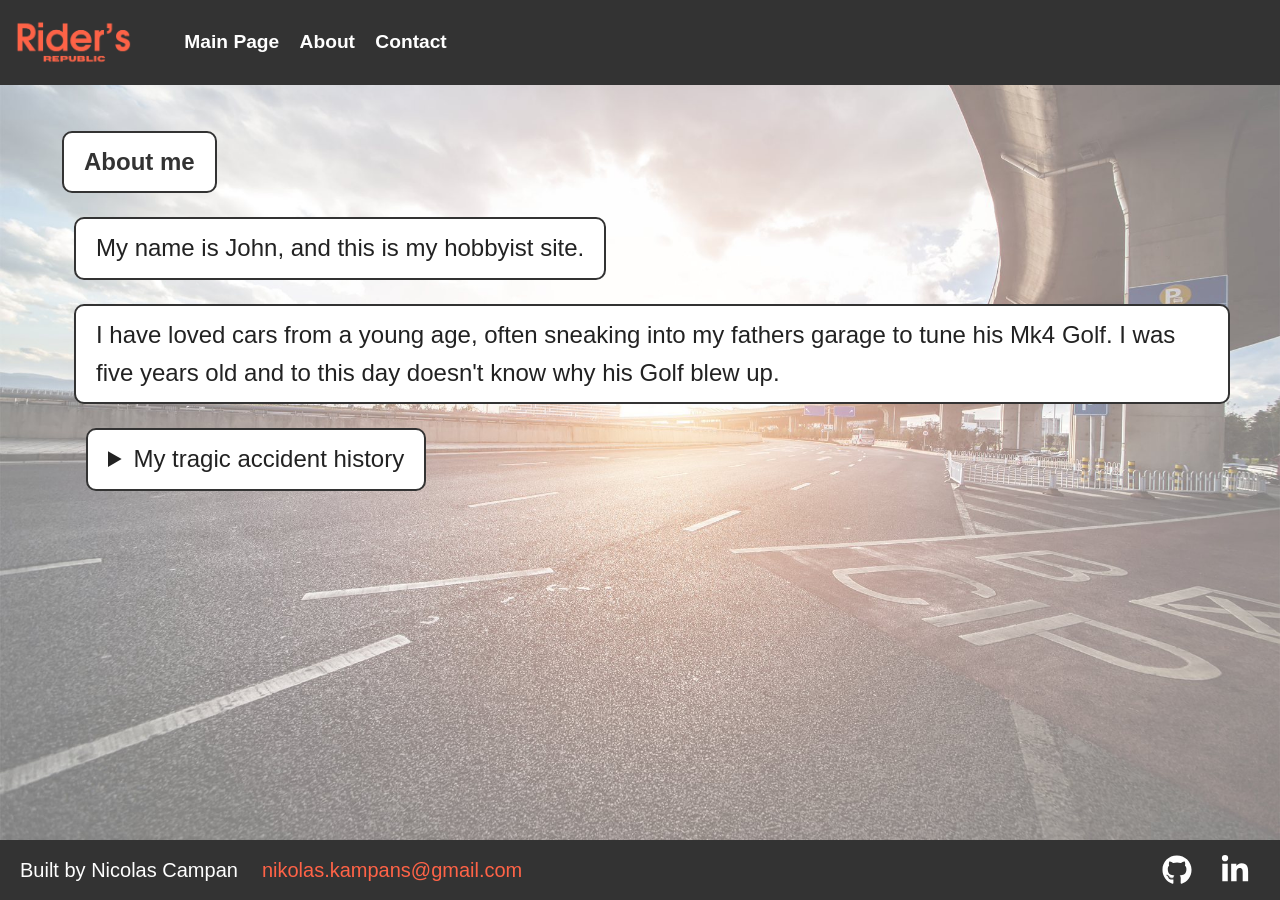
==== about.html @ 459928a3 "Added accessibility features" ====
<!DOCTYPE html> 

<html lang="en">

<head>
    <link rel="stylesheet" href="style.css">
    <meta charset="UTF-8">
    <meta name="viewport" content="width=device-width, initial-scale=1.0">
    <title>Rider's Republic</title> <!-- This is a title bar -->

</head>

<body>
    <header>
        <img src="images/logo.png" alt="Riders Republic logo" class="logo">
        <nav>
            <a href="index.html"> Main Page </a>
            <a href="about.html"> About </a>
            <a href="contact.html"> Contact </a>
        </nav>
    </header>

    <main>
    <div style="margin-left: 12px;"><h1>About me </h1></div>
    <div style="margin-left: 24px;">

    <p>My name is John, and this is my hobbyist site.</p>
    <p>I have loved cars from a young age, often sneaking into my fathers garage to tune his Mk4 Golf. I was five years old and to this day doesn't know why his Golf blew up.</p>
    </div>

    <div style="margin-left: 36px;">
    <details>

        <summary>My tragic accident history</summary>

        <div style="margin-left: 24px;">

            <p>The original Mk4 Golf mystery </p>
            <p>Hit by <b>a bus</b>, specifically this <a href="https://encrypted-tbn0.gstatic.com/images?q=tbn:ANd9GcQt1eAgM1-S58TjwKZP9yR2kpPpowfa6rxckI3tv06Jxjh1_DZWYsxsYqIr&s=10">photo of the route 41 bus</a></p>
            <img src="https://encrypted-tbn0.gstatic.com/images?q=tbn:ANd9GcQt1eAgM1-S58TjwKZP9yR2kpPpowfa6rxckI3tv06Jxjh1_DZWYsxsYqIr&s=10" alt="Route 41 bus">

        </div>

    </details>
    </div>
    </main>

    <footer>
    <div class="footer-content">
        <p>Built by Nicolas Campan</p>
        <p><a href="mailto:nikolas.kampans@gmail.com">nikolas.kampans@gmail.com</a></p>
    </div>

    <div class="cardlink">
        <a class="social-link1"
        href="https://github.com/kampans/WebDev_Project_John"
        target="_blank"
        rel="noopener noreferrer"
        aria-label="Rider's Republic source code on GitHub (opens in a new tab)">
        <svg aria-hidden="true" focusable="false" xmlns="http://www.w3.org/2000/svg" fill="#fff" height="1em" viewBox="0 0 496 512"><path d="M165.9 397.4c0 2-2.3 3.6-5.2 3.6-3.3.3-5.6-1.3-5.6-3.6 0-2 2.3-3.6 5.2-3.6 3-.3 5.6 1.3 5.6 3.6zm-31.1-4.5c-.7 2 1.3 4.3 4.3 4.9 2.6 1 5.6 0 6.2-2s-1.3-4.3-4.3-5.2c-2.6-.7-5.5.3-6.2 2.3zm44.2-1.7c-2.9.7-4.9 2.6-4.6 4.9.3 2 2.9 3.3 5.9 2.6 2.9-.7 4.9-2.6 4.6-4.6-.3-1.9-3-3.2-5.9-2.9zM244.8 8C106.1 8 0 113.3 0 252c0 110.9 69.8 205.8 169.5 239.2 12.8 2.3 17.3-5.6 17.3-12.1 0-6.2-.3-40.4-.3-61.4 0 0-70 15-84.7-29.8 0 0-11.4-29.1-27.8-36.6 0 0-22.9-15.7 1.6-15.4 0 0 24.9 2 38.6 25.8 21.9 38.6 58.6 27.5 72.9 20.9 2.3-16 8.8-27.1 16-33.7-55.9-6.2-112.3-14.3-112.3-110.5 0-27.5 7.6-41.3 23.6-58.9-2.6-6.5-11.1-33.3 2.6-67.9 20.9-6.5 69 27 69 27 20-5.6 41.5-8.5 62.8-8.5s42.8 2.9 62.8 8.5c0 0 48.1-33.6 69-27 13.7 34.7 5.2 61.4 2.6 67.9 16 17.7 25.8 31.5 25.8 58.9 0 96.5-58.9 104.2-114.8 110.5 9.2 7.9 17 22.9 17 46.4 0 33.7-.3 75.4-.3 83.6 0 6.5 4.6 14.4 17.3 12.1C428.2 457.8 496 362.9 496 252 496 113.3 383.5 8 244.8 8zM97.2 352.9c-1.3 1-1 3.3.7 5.2 1.6 1.6 3.9 2.3 5.2 1 1.3-1 1-3.3-.7-5.2-1.6-1.6-3.9-2.3-5.2-1zm-10.8-8.1c-.7 1.3.3 2.9 2.3 3.9 1.6 1 3.6.7 4.3-.7.7-1.3-.3-2.9-2.3-3.9-2-.6-3.6-.3-4.3.7zm32.4 35.6c-1.6 1.3-1 4.3 1.3 6.2 2.3 2.3 5.2 2.6 6.5 1 1.3-1.3.7-4.3-1.3-6.2-2.2-2.3-5.2-2.6-6.5-1zm-11.4-14.7c-1.6 1-1.6 3.6 0 5.9 1.6 2.3 4.3 3.3 5.6 2.3 1.6-1.3 1.6-3.9 0-6.2-1.4-2.3-4-3.3-5.6-2z"></path></svg>
        </a>

        <a class="social-link2"
        href="https://www.linkedin.com/in/nicolas-campan-766263433/?isSelfProfile=true"
        target="_blank"
        rel="noopener noreferrer"
        aria-label="Nicolas Campan on LinkedIn (opens in a new tab)">
        <svg aria-hidden="true" focusable="false" xmlns="http://www.w3.org/2000/svg" height="1em" viewBox="0 0 448 512" fill="#fff"><path d="M100.28 448H7.4V148.9h92.88zM53.79 108.1C24.09 108.1 0 83.5 0 53.8a53.79 53.79 0 0 1 107.58 0c0 29.7-24.1 54.3-53.79 54.3zM447.9 448h-92.68V302.4c0-34.7-.7-79.2-48.29-79.2-48.29 0-55.69 37.7-55.69 76.7V448h-92.78V148.9h89.08v40.8h1.3c12.4-23.5 42.69-48.3 87.88-48.3 94 0 111.28 61.9 111.28 142.3V448z"></path></svg>
        </a>
    </div>
    </footer>

</body>

</html>
---- style.css ----
/*body {
  font-family: 'Tangerine', serif;
  font-size: 48px; // This is calling google api fonts, its a god awful font so dont use it 
  text-shadow: 4px 4px 4px #aaa;
}*/ 

*, *::before, *::after {
    box-sizing: border-box;
}

main h1,
main h2,
main p,
main details {
    background-color: #ffffffff;
    border: 2px solid #333;
    padding: 10px 20px;
    border-radius: 10px;
    width: fit-content;
    font-size: 1.5rem;
}

body {
    font-family: Arial, Helvetica, sans-serif;
    margin: 0;
    background-color: #f5f5f5;
    color: #222;
    line-height: 1.6;
    background-image: url('images/background.jpg');
    background-size: cover;
    background-position: center; 
    display: flex; /* This makes the body a flex container */
    flex-direction: column; /* This stacks the children vertically */
    min-height: 100vh; /* This ensures the body takes at least the full height of the viewport */
    }


header {
    background-color: #333;
    display: flex;
    align-items: center;
    padding: 5px 15px;
    }

.logo {
    height: 50px;
    margin: 0 30px 0 0;
    }

nav {
    padding: 22px;
    }

nav a {
    color: #fff;
    text-decoration: none;
    margin-right: 15px;
    font-weight: bold;
    font-size: 1.2rem;
    }

nav a:hover {
    color: #ff6347;
    }
 
h1, h2 {
    color: #333;
    }

main {
    padding: 0 20px;
    max-width: none;
    margin: 30px;
    flex: 1; /* This allows the main content to take up available space */
    }

.image {
    overflow: hidden;
}

.card:first-child .image img {
    transform: scale(1.03);
} /* For the first card, scale the image bigger to make it fit */

.cards {
    display: flex;
    flex-wrap: wrap;
    gap: 24px;
    justify-content: left;
    margin-top: 20px;
    align-items: stretch;
    }

.card {
    max-width: 300px;
    border: 2px solid #333;
    border-radius: 0.5rem;
    overflow: hidden;
    padding: 0;
    background-color: #fff;
    box-shadow: 0 1px 2px 0 rgba(0, 0, 0, 0.05);
    display: flex;
    flex-direction: column;
    flex: 1; /* allows the card to grow and fill the available space */
    padding: 0;
    }

.card a {
  text-decoration: none
    }

.content {
    display: flex;
    flex-direction: column;
    flex: 1;              /* makes .content fill the space under the image */
    padding: 1.1rem;
    }

.image {
    height: 150px;
    margin: 0;
    padding: 0;
    box-sizing: border-box;
    }

.image img {
    display: block;
    width: 100%;
    height: 100%;
    margin: 0;
    padding: 0;
    border: 0;
    max-width: none;
    object-fit: cover;
    object-position: center 25%;
    }

.card .title {
    margin: 0;
    color: #111827;
    font-size: 1.75rem;
    line-height: 1.75rem;
    font-weight: 600;
    }

.desc {
    margin-top: 0.5rem;
    color: #6B7280;
    font-size: 1.125rem;
    line-height: 1.25rem;
    margin-bottom: 1rem;
    }

.action {
    display: inline-flex;
    margin-top: auto;
    color: #ffffff;
    font-size: 1rem;
    line-height: 1.25rem;
    font-weight: 500;
    gap: 0.25rem;
    background-color: #ff6347;
    padding: 4px 8px;
    border-radius: 4px;
    align-self: flex-start;
    }

.action span {
    transition: .3s ease;
    }

.action:hover span {
    transform: translateX(4px);
    }

.card h1, .card h2, .card p,
.contact-form p {
    background-color: transparent;
    border: none;
    padding: 0;
    border-radius: 0;
    width: auto;
}


img {
    max-width: 100%;
    height: auto;
    display: block;
    margin: 20px 0;
    }

footer {
    background-color: #333;
    color: #fff;
    text-align: left;
    display: flex;
    justify-content: space-between;
    align-items: center;
    padding: 5px 20px;
    font-size: 1.25rem;
    }

.footer-content {
    display: flex;
    align-items: center;
    gap: 24px;
    }

.footer-content p {
    margin: 0;
    }

.contact-layout {
    display: flex;
    gap: 30px;
    align-items: stretch;
    }

.contact-form {
    flex: 2;
    max-width: 600px;
    display: flex;
    flex-direction: column;
    background-color: #ecebeb;
    padding: 20px;
    border-radius: 10px;
    font-size: 1.2rem;
    }


.contact-form,
.contact-image {
    flex: 1 1 0;
    min-width: 0;
    }

.contact-image {
    flex: 1;
    min-width: 0;
    background-color: #fff;
    border-radius: 10px;
    overflow: hidden;
    }

.contact-image img {
    width: 100%;
    height: 100%;
    max-height: 500px;
    object-fit: contain;
    object-position: center;
    border-radius: 10px;
    margin: 0;
    }

.contact-form label {
    color: #333;
    }


.contact-form form {
    display: flex;
    flex-direction: column;
    flex: 1;
    }

.contact-form label {
    margin-bottom: 10px;
    }

textarea {
    resize: none;
    height: 200px;
    width: 100%;
    box-sizing: border-box;
    }



.contact-form input, .contact-form textarea {
    padding: 10px;
    border: 2px solid #333;
    border-radius: 5px;
    margin-bottom: 20px;
    }

.contact-form button[type="submit"] {
    background-color: #ff6347;
    color: #fff;
    border: none;
    border-radius: 5px;
    padding: 10px 20px;
    font-size: 20px;
    cursor: pointer;
    margin-top: auto;
    }

a[href^="mailto:"] {
    color: #ff6347;
    text-decoration: none;
    }

a[href^="mailto:"]:hover {
    text-decoration: underline;
    }

/* From Uiverse.io by ahmed150up2 */ 
.cardlink {
  display: flex;
  gap: 8px;
    }

.cardlink .social-link1,
.cardlink .social-link2 {
  display: flex;
  align-items: center;
  justify-content: center;
  width: 50px;
  height: 50px;
  color: whitesmoke;
  text-decoration: none;
  transition: 0.25s;
  border-radius: 50%;
    }

.cardlink svg {
  width: 60%;
  height: 60%;
  cursor: pointer;
    }

.cardlink .social-link1:hover {
  background-color: #1a1e22;
  animation: bounce_613 0.4s linear;
    }

.cardlink .social-link2:hover {
  background-color: #0a66c2;
  animation: bounce_613 0.4s linear;
    }

/* Mobile default (single column) */
.container {
  display: flex;
  flex-direction: column;
  gap: 1.5rem;
  padding: 0 1rem; /* prevents text from touching screen edges */
}

/* Expand on desktop */
@media (max-width: 767px) {
  header {
    flex-direction: column;
  }

  .logo {
    margin: 10px 0;
  }

  nav {
    display: flex;
    flex-wrap: wrap;
    justify-content: center;
    gap: 12px;
    padding: 12px 0;
  }

  nav a {
    margin-right: 0;
  }

  main {
    margin: 20px 0;
    padding: 0 12px;
    min-width: 0;
    overflow-wrap: anywhere;
  }

  main div[style*="margin-left"] {
    margin-left: 0 !important;
  }

  .cards {
    flex-direction: column;
  }

  .card {
    flex: none;
    width: 100%;
    max-width: none;
    min-width: 0;
  }

  .contact-layout {
    flex-direction: column;
  }

  footer,
  .footer-content {
    flex-direction: column;
    align-items: flex-start;
    gap: 12px;
  }

  footer {
    padding: 16px 12px;
    overflow-wrap: anywhere;
  }
}

/* Expand on desktop */
@media (min-width: 768px) {
  .container {
    flex-direction: row;
    padding: 0 2rem;
  }
}
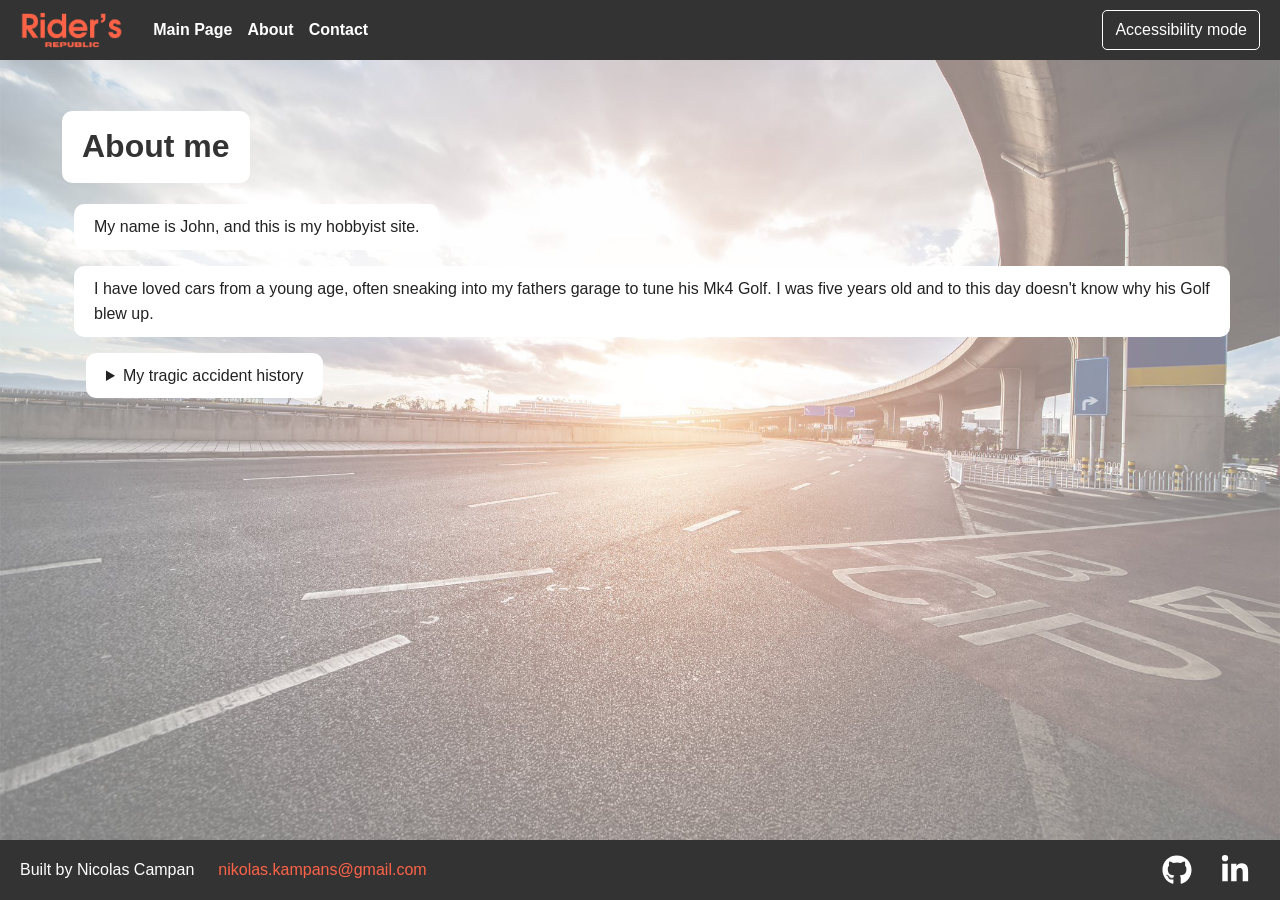
==== commit 23793881: "accessibility toggle and navbar fix" ====
--- a/about.html
+++ b/about.html
@@ -4,6 +4,7 @@
 
 <head>
     <link rel="stylesheet" href="style.css">
+    <script src="main.js" defer></script>
     <meta charset="UTF-8">
     <meta name="viewport" content="width=device-width, initial-scale=1.0">
     <title>Rider's Republic</title> <!-- This is a title bar -->
@@ -17,6 +18,7 @@
             <a href="index.html"> Main Page </a>
             <a href="about.html"> About </a>
             <a href="contact.html"> Contact </a>
+            <button type="button" class="accessibility-toggle" aria-pressed="false" hidden>Accessibility mode</button>
         </nav>
     </header>
 
--- a/style.css
+++ b/style.css
@@ -14,10 +14,13 @@
 main p,
 main details {
     background-color: #ffffffff;
-    border: 2px solid #333;
     padding: 10px 20px;
     border-radius: 10px;
     width: fit-content;
+}
+
+.accessibility-mode main :where(h1, h2, p, details) {
+    border: 2px solid #333;
     font-size: 1.5rem;
 }
 
@@ -36,33 +39,66 @@
     }
 
 
-header {
+header,
+footer {
     background-color: #333;
     display: flex;
     align-items: center;
-    padding: 5px 15px;
-    }
+    min-height: 60px;
+    padding: 5px 20px;
+}
 
 .logo {
-    height: 50px;
+    height: 44px;
     margin: 0 30px 0 0;
     }
 
 nav {
-    padding: 22px;
+    display: flex;
+    flex: 1;
+    flex-wrap: wrap;
+    align-items: center;
+    gap: 15px;
     }
 
 nav a {
     color: #fff;
     text-decoration: none;
-    margin-right: 15px;
     font-weight: bold;
-    font-size: 1.2rem;
+    transition: transform 160ms ease;
     }
 
 nav a:hover {
     color: #ff6347;
-    }
+    transform: scale(1.1);
+    }
+
+.accessibility-toggle {
+    margin-left: auto;
+    padding: 6px 12px;
+    border: 1px solid #fff;
+    border-radius: 5px;
+    background: transparent;
+    color: #fff;
+    font: inherit;
+    cursor: pointer;
+}
+
+.accessibility-toggle[aria-pressed="true"] {
+    background: #fff;
+    color: #333;
+}
+
+.accessibility-toggle:focus-visible {
+    outline: 2px solid #fff;
+    outline-offset: 3px;
+}
+
+@media (prefers-reduced-motion: reduce) {
+    nav a {
+        transition: none;
+    }
+}
  
 h1, h2 {
     color: #333;
@@ -94,7 +130,6 @@
 
 .card {
     max-width: 300px;
-    border: 2px solid #333;
     border-radius: 0.5rem;
     overflow: hidden;
     padding: 0;
@@ -104,11 +139,28 @@
     flex-direction: column;
     flex: 1; /* allows the card to grow and fill the available space */
     padding: 0;
+    transition: all .5s ease;
     }
 
 .card a {
-  text-decoration: none
-    }
+    text-decoration: none
+    }
+
+/* CARD HOVER TASK 1*/
+.card:hover {
+    transform: translate3D(0,-1px,0) scale(1.03); /* move up slightly and zoom in */
+    box-shadow: 8px 28px 50px rgba(39,44,49,.07), 1px 6px 12px rgba(39,44,49,.04);
+    transition: all .4s ease; /* zoom in */
+    cursor: pointer; 
+}
+
+.card_image {
+    width: 100%; /* forces image to maintain its aspect ratio; otherwise image stretches vertically */
+}
+
+.card_text {
+    padding: 20px 13px 10px 16px;
+}
 
 .content {
     display: flex;
@@ -139,7 +191,7 @@
 .card .title {
     margin: 0;
     color: #111827;
-    font-size: 1.75rem;
+    font-size: 1.125rem;
     line-height: 1.75rem;
     font-weight: 600;
     }
@@ -147,7 +199,7 @@
 .desc {
     margin-top: 0.5rem;
     color: #6B7280;
-    font-size: 1.125rem;
+    font-size: 0.875rem;
     line-height: 1.25rem;
     margin-bottom: 1rem;
     }
@@ -156,7 +208,7 @@
     display: inline-flex;
     margin-top: auto;
     color: #ffffff;
-    font-size: 1rem;
+    font-size: 0.875rem;
     line-height: 1.25rem;
     font-weight: 500;
     gap: 0.25rem;
@@ -174,6 +226,13 @@
     transform: translateX(4px);
     }
 
+.action:hover {
+    transform: translate3D(0,-1px,0) scale(1.03); /* move up slightly and zoom in */
+    box-shadow: 8px 28px 50px rgba(39,44,49,.07), 1px 6px 12px rgba(39,44,49,.04);
+    transition: all .4s ease; /* zoom in */
+    cursor: pointer;
+}
+
 .card h1, .card h2, .card p,
 .contact-form p {
     background-color: transparent;
@@ -192,14 +251,9 @@
     }
 
 footer {
-    background-color: #333;
     color: #fff;
     text-align: left;
-    display: flex;
     justify-content: space-between;
-    align-items: center;
-    padding: 5px 20px;
-    font-size: 1.25rem;
     }
 
 .footer-content {
@@ -226,7 +280,6 @@
     background-color: #ecebeb;
     padding: 20px;
     border-radius: 10px;
-    font-size: 1.2rem;
     }
 
 
@@ -280,7 +333,7 @@
 
 .contact-form input, .contact-form textarea {
     padding: 10px;
-    border: 2px solid #333;
+    border: 1px solid #767676;
     border-radius: 5px;
     margin-bottom: 20px;
     }
@@ -291,10 +344,46 @@
     border: none;
     border-radius: 5px;
     padding: 10px 20px;
-    font-size: 20px;
+    font-size: 16px;
     cursor: pointer;
     margin-top: auto;
-    }
+    transition: background-color 200ms ease;
+    }
+
+.contact-form button[type="submit"]:hover,
+.contact-form button[type="submit"]:focus-visible {
+    background-color: #b93822;
+    }
+
+.accessibility-mode nav a,
+.accessibility-mode .contact-form {
+    font-size: 1.2rem;
+}
+
+.accessibility-mode .card,
+.accessibility-mode .contact-form :is(input, textarea) {
+    border: 2px solid #333;
+}
+
+.accessibility-mode .card .title {
+    font-size: 1.75rem;
+}
+
+.accessibility-mode .card .desc {
+    font-size: 1.125rem;
+}
+
+.accessibility-mode .action {
+    font-size: 1rem;
+}
+
+.accessibility-mode footer {
+    font-size: 1.25rem;
+}
+
+.accessibility-mode .contact-form button[type="submit"] {
+    font-size: 20px;
+}
 
 a[href^="mailto:"] {
     color: #ff6347;
@@ -340,7 +429,7 @@
   animation: bounce_613 0.4s linear;
     }
 
-/* Mobile default (single column) */
+/* Single column for mobile */
 .container {
   display: flex;
   flex-direction: column;
@@ -350,69 +439,65 @@
 
 /* Expand on desktop */
 @media (max-width: 767px) {
-  header {
-    flex-direction: column;
-  }
-
-  .logo {
-    margin: 10px 0;
-  }
-
-  nav {
-    display: flex;
-    flex-wrap: wrap;
-    justify-content: center;
-    gap: 12px;
-    padding: 12px 0;
-  }
-
-  nav a {
-    margin-right: 0;
-  }
-
-  main {
+header {
+    flex-direction: column;
+}
+
+.logo {
+    margin: 5px 0;
+}
+
+
+nav { 
+    display: flex; 
+    width: 100%;
+    justify-content: center; 
+    gap: 12px; 
+    padding: 6px 0;
+} /*flexbox*/
+
+main {
     margin: 20px 0;
     padding: 0 12px;
     min-width: 0;
     overflow-wrap: anywhere;
-  }
-
-  main div[style*="margin-left"] {
+}
+
+main div[style*="margin-left"] {
     margin-left: 0 !important;
-  }
-
-  .cards {
-    flex-direction: column;
-  }
-
-  .card {
+}
+
+.cards {
+    flex-direction: column;
+}
+
+.card {
     flex: none;
     width: 100%;
     max-width: none;
     min-width: 0;
-  }
-
-  .contact-layout {
-    flex-direction: column;
-  }
-
-  footer,
-  .footer-content {
+}
+
+.contact-layout {
+    flex-direction: column;
+}
+
+footer, .footer-content {
     flex-direction: column;
     align-items: flex-start;
     gap: 12px;
-  }
-
-  footer {
+}
+
+footer {
     padding: 16px 12px;
     overflow-wrap: anywhere;
-  }
+}
 }
 
 /* Expand on desktop */
 @media (min-width: 768px) {
-  .container {
+.container {
     flex-direction: row;
     padding: 0 2rem;
-  }
-}
+}
+}
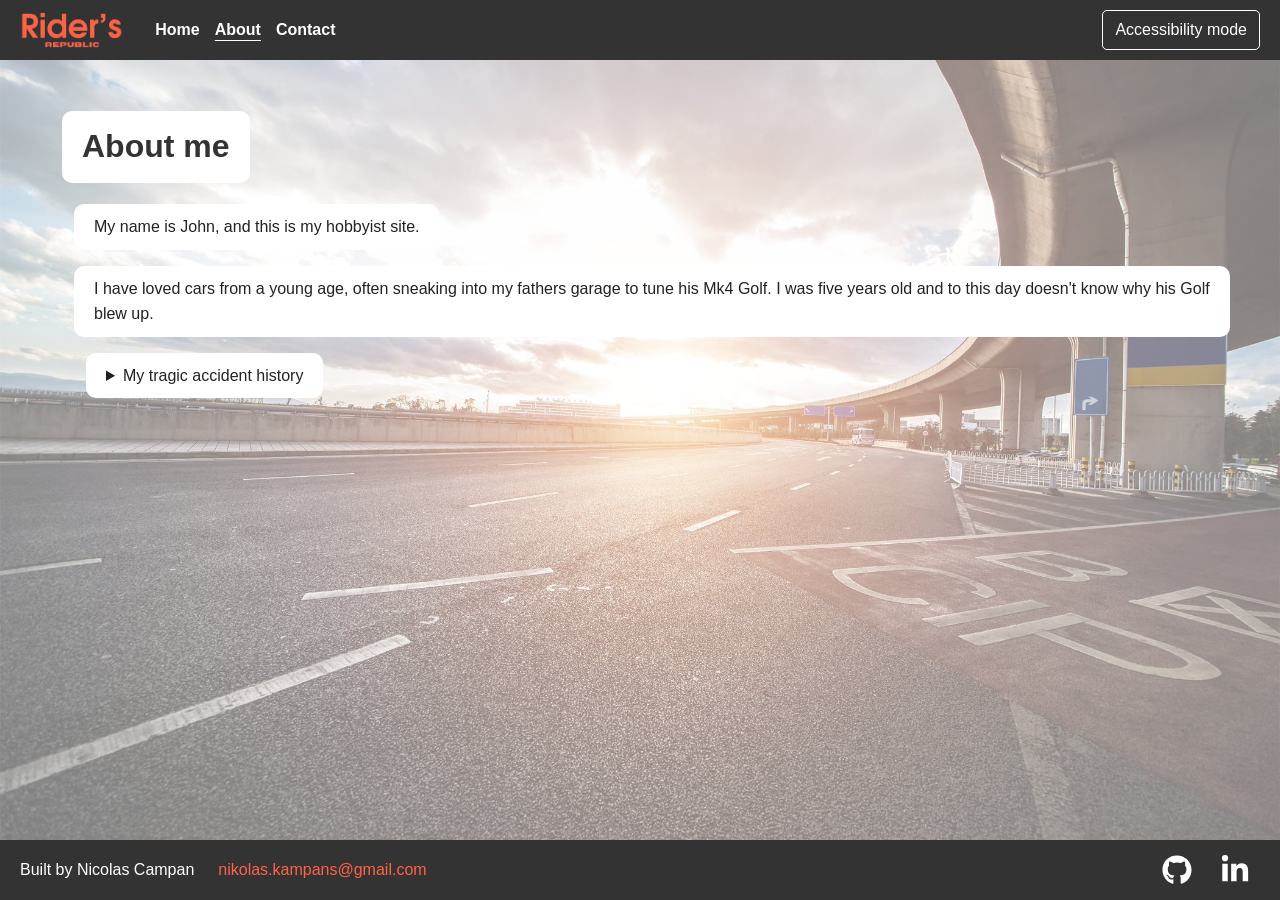
==== commit f23732d9: "align site navigation" ====
--- a/about.html
+++ b/about.html
@@ -14,10 +14,10 @@
 <body>
     <header>
         <img src="images/logo.png" alt="Riders Republic logo" class="logo">
-        <nav>
-            <a href="index.html"> Main Page </a>
-            <a href="about.html"> About </a>
-            <a href="contact.html"> Contact </a>
+        <nav aria-label="Main navigation">
+            <a href="index.html">Home</a>
+            <a href="about.html" aria-current="page">About</a>
+            <a href="contact.html">Contact</a>
             <button type="button" class="accessibility-toggle" aria-pressed="false" hidden>Accessibility mode</button>
         </nav>
     </header>
--- a/style.css
+++ b/style.css
@@ -48,9 +48,20 @@
     padding: 5px 20px;
 }
 
+header {
+    justify-content: space-between;
+    gap: 1rem 2rem;
+}
+
+nav a[aria-current="page"] {
+    text-decoration: underline;
+    text-underline-offset: 0.3em;
+}
+
 .logo {
     height: 44px;
-    margin: 0 30px 0 0;
+    width: auto;
+    margin: 0;
     }
 
 nav {
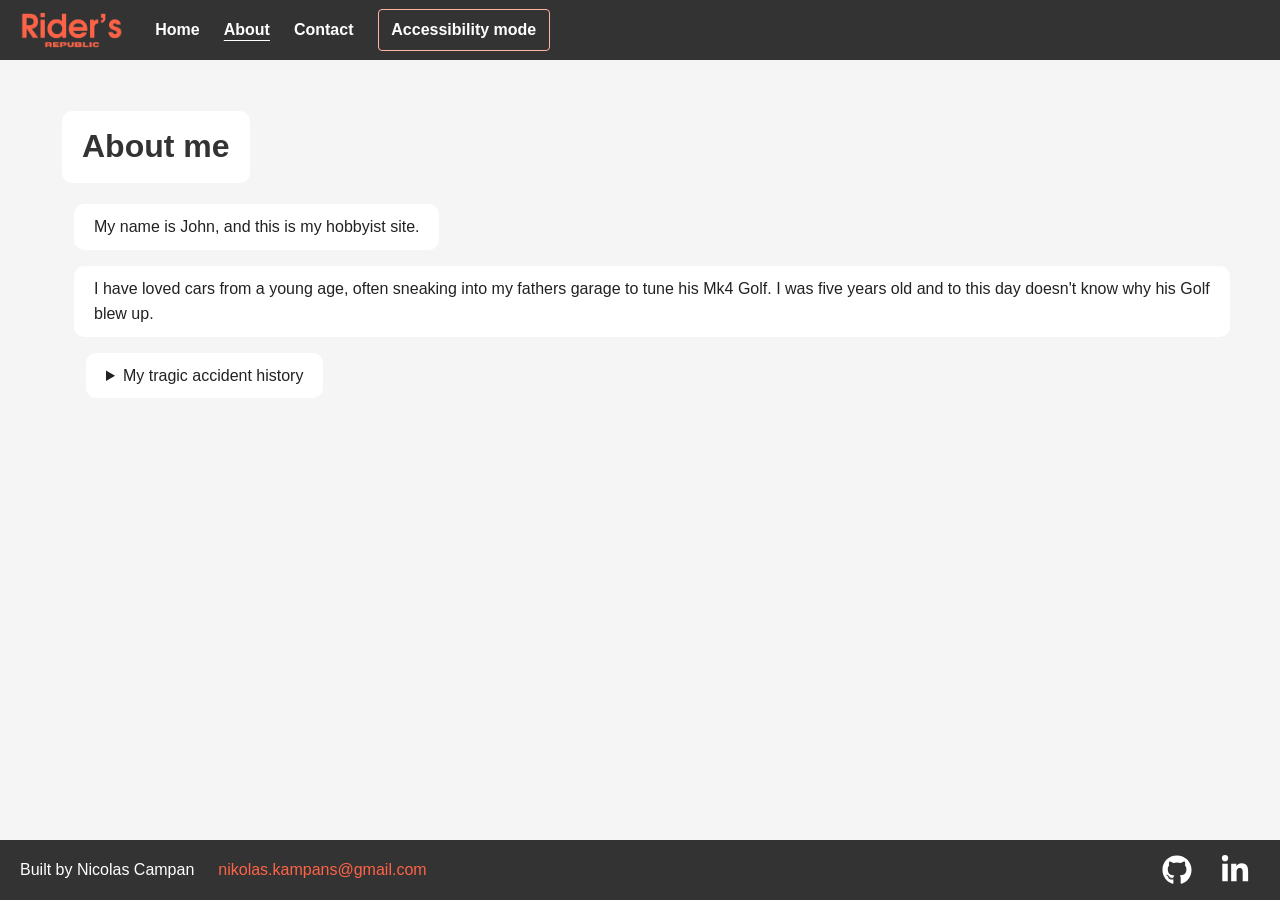
==== commit 99beab4f: "organize site assets and reference images" ====
--- a/about.html
+++ b/about.html
@@ -3,8 +3,8 @@
 <html lang="en">
 
 <head>
-    <link rel="stylesheet" href="style.css">
-    <script src="main.js" defer></script>
+    <link rel="stylesheet" href="assets/css/site.css">
+    <script src="assets/js/accessibility.js" defer></script>
     <meta charset="UTF-8">
     <meta name="viewport" content="width=device-width, initial-scale=1.0">
     <title>Rider's Republic</title> <!-- This is a title bar -->
@@ -13,7 +13,7 @@
 
 <body>
     <header>
-        <img src="images/logo.png" alt="Riders Republic logo" class="logo">
+        <img src="assets/images/logo.png" alt="Riders Republic logo" class="logo">
         <nav aria-label="Main navigation">
             <a href="index.html">Home</a>
             <a href="about.html" aria-current="page">About</a>
--- a/assets/css/site.css
+++ b/assets/css/site.css
@@ -0,0 +1,656 @@
+
+/*body {
+  font-family: 'Tangerine', serif;
+  font-size: 48px; // This is calling google api fonts, its a god awful font so dont use it 
+  text-shadow: 4px 4px 4px #aaa;
+}*/ 
+
+*, *::before, *::after {
+    box-sizing: border-box;
+}
+
+main h1,
+main h2,
+main p,
+main details {
+    background-color: #ffffffff;
+    padding: 10px 20px;
+    border-radius: 10px;
+    width: fit-content;
+}
+
+.accessibility-mode main :where(p, details) {
+    font-size: 1.25rem;
+}
+
+body {
+    font-family: Arial, Helvetica, sans-serif;
+    margin: 0;
+    background-color: #f5f5f5;
+    color: #222;
+    line-height: 1.6;
+    display: flex; /* This makes the body a flex container */
+    flex-direction: column; /* This stacks the children vertically */
+    min-height: 100vh; /* This ensures the body takes at least the full height of the viewport */
+    }
+
+
+header,
+footer {
+    background-color: #333;
+    display: flex;
+    align-items: center;
+    min-height: 60px;
+    padding: 5px 20px;
+}
+
+header {
+    justify-content: space-between;
+    gap: 1rem 2rem;
+}
+
+nav a[aria-current="page"] {
+    text-decoration: underline;
+    text-underline-offset: 0.3em;
+}
+
+.logo {
+    height: 44px;
+    width: auto;
+    margin: 0;
+    }
+
+nav {
+    display: flex;
+    flex: 1;
+    flex-wrap: wrap;
+    align-items: center;
+    gap: 0.75rem 1.5rem;
+    }
+
+nav a {
+    color: #fff;
+    text-decoration: none;
+    font-weight: bold;
+    transition: transform 160ms ease;
+    }
+
+nav a:hover {
+    color: #ff6347;
+    transform: scale(1.1);
+    }
+
+.accessibility-toggle {
+    padding: 0.45rem 0.8rem;
+    border: 1px solid #ffb4a5;
+    border-radius: 0.25rem;
+    background: transparent;
+    color: #fff;
+    font: inherit;
+    font-weight: 700;
+    cursor: pointer;
+}
+
+.accessibility-toggle:hover {
+    background: #4d302b;
+}
+
+.accessibility-toggle[aria-pressed="true"] {
+    border-color: #fce8e3;
+    background: #fce8e3;
+    color: #8e2415;
+}
+
+.accessibility-toggle:focus-visible,
+.accessibility-mode :is(a, button, summary, input, textarea):focus-visible {
+    outline: 3px solid #8e2415;
+    outline-offset: 3px;
+    box-shadow: 0 0 0 3px #fff;
+}
+
+.accessibility-mode :is(nav a, .card, .action, .action span, .cardlink a) {
+    transition: none;
+}
+
+.accessibility-mode :is(nav a, .card, .action, .action span, .cardlink a):hover {
+    animation: none;
+    transform: none;
+}
+
+@media (prefers-reduced-motion: reduce) {
+    nav a {
+        transition: none;
+    }
+}
+ 
+h1, h2 {
+    color: #333;
+    }
+
+main {
+    padding: 0 20px;
+    max-width: none;
+    margin: 30px;
+    flex: 1; /* This allows the main content to take up available space */
+    }
+
+.contact-form p {
+    background-color: transparent;
+    border: none;
+    padding: 0;
+    border-radius: 0;
+    width: auto;
+}
+
+
+img {
+    max-width: 100%;
+    height: auto;
+    display: block;
+    margin: 20px 0;
+    }
+
+footer {
+    color: #fff;
+    text-align: left;
+    justify-content: space-between;
+    }
+
+.footer-content {
+    display: flex;
+    align-items: center;
+    gap: 24px;
+    }
+
+.footer-content p {
+    margin: 0;
+    }
+
+.contact-layout {
+    display: flex;
+    gap: 30px;
+    align-items: stretch;
+    }
+
+.contact-form {
+    flex: 2;
+    max-width: 600px;
+    display: flex;
+    flex-direction: column;
+    background-color: #ecebeb;
+    padding: 20px;
+    border-radius: 10px;
+    }
+
+
+.contact-form,
+.contact-image {
+    flex: 1 1 0;
+    min-width: 0;
+    }
+
+.contact-image {
+    flex: 1;
+    min-width: 0;
+    background-color: #fff;
+    border-radius: 10px;
+    overflow: hidden;
+    }
+
+.contact-image img {
+    width: 100%;
+    height: 100%;
+    max-height: 500px;
+    object-fit: contain;
+    object-position: center;
+    border-radius: 10px;
+    margin: 0;
+    }
+
+.contact-form label {
+    color: #333;
+    }
+
+
+.contact-form form {
+    display: flex;
+    flex-direction: column;
+    flex: 1;
+    }
+
+.contact-form label {
+    margin-bottom: 10px;
+    }
+
+textarea {
+    resize: none;
+    height: 200px;
+    width: 100%;
+    box-sizing: border-box;
+    }
+
+
+
+.contact-form input, .contact-form textarea {
+    padding: 10px;
+    border: 1px solid #767676;
+    border-radius: 5px;
+    margin-bottom: 20px;
+    }
+
+.contact-form button[type="submit"] {
+    background-color: #ff6347;
+    color: #fff;
+    border: none;
+    border-radius: 5px;
+    padding: 10px 20px;
+    font-size: 16px;
+    cursor: pointer;
+    margin-top: auto;
+    transition: background-color 200ms ease;
+    }
+
+.contact-form button[type="submit"]:hover,
+.contact-form button[type="submit"]:focus-visible {
+    background-color: #b93822;
+    }
+
+.accessibility-mode nav a,
+.accessibility-mode .contact-form {
+    font-size: 1.2rem;
+}
+
+.accessibility-mode .contact-form :is(input, textarea) {
+    border: 2px solid #333;
+}
+
+.accessibility-mode footer {
+    font-size: 1.25rem;
+}
+
+.accessibility-mode .contact-form button[type="submit"] {
+    font-size: 20px;
+}
+
+a[href^="mailto:"] {
+    color: #ff6347;
+    text-decoration: none;
+    }
+
+a[href^="mailto:"]:hover {
+    text-decoration: underline;
+    }
+
+/* From Uiverse.io by ahmed150up2 */ 
+.cardlink {
+  display: flex;
+  gap: 8px;
+    }
+
+.cardlink .social-link1,
+.cardlink .social-link2 {
+  display: flex;
+  align-items: center;
+  justify-content: center;
+  width: 50px;
+  height: 50px;
+  color: whitesmoke;
+  text-decoration: none;
+  transition: 0.25s;
+  border-radius: 50%;
+    }
+
+.cardlink svg {
+  width: 60%;
+  height: 60%;
+  cursor: pointer;
+    }
+
+.cardlink .social-link1:hover {
+  background-color: #1a1e22;
+  animation: bounce_613 0.4s linear;
+    }
+
+.cardlink .social-link2:hover {
+  background-color: #0a66c2;
+  animation: bounce_613 0.4s linear;
+    }
+
+/* Single column for mobile */
+.container {
+  display: flex;
+  flex-direction: column;
+  gap: 1.5rem;
+  padding: 0 1rem; /* prevents text from touching screen edges */
+}
+
+/* Expand on desktop */
+@media (max-width: 767px) {
+header {
+    flex-direction: column;
+}
+
+.logo {
+    margin: 5px 0;
+}
+
+
+nav { 
+    display: flex; 
+    width: 100%;
+    justify-content: center; 
+    gap: 0.75rem 1rem;
+    padding: 6px 0;
+} /*flexbox*/
+
+main {
+    margin: 20px 0;
+    padding: 0 12px;
+    min-width: 0;
+    overflow-wrap: anywhere;
+}
+
+main div[style*="margin-left"] {
+    margin-left: 0 !important;
+}
+
+.contact-layout {
+    flex-direction: column;
+}
+
+footer, .footer-content {
+    flex-direction: column;
+    align-items: flex-start;
+    gap: 12px;
+}
+
+footer {
+    padding: 16px 12px;
+    overflow-wrap: anywhere;
+}
+}
+
+/* Expand on desktop */
+@media (min-width: 768px) {
+.container {
+    flex-direction: row;
+    padding: 0 2rem;
+}
+}
+
+.page-width {
+    width: min(100% - 2rem, 72rem);
+    margin-inline: auto;
+}
+
+.home-main {
+    margin: 0;
+    padding: 0;
+    background: #f3f4f6;
+}
+
+.hero {
+    padding-block: clamp(4rem, 10vw, 8rem);
+    background: linear-gradient(90deg, rgba(10, 14, 20, 0.88), rgba(10, 14, 20, 0.54)),
+        #181f29 url('../images/background.jpg') center / cover no-repeat;
+    color: #fff;
+}
+
+.hero h1,
+.hero p,
+.latest > h2 {
+    margin: 0;
+    padding: 0;
+    width: auto;
+    color: inherit;
+    background: transparent;
+}
+
+.hero h1,
+.latest > h2 {
+    font-family: "Barlow Condensed", "Arial Narrow", Arial, sans-serif;
+    font-style: italic;
+    font-weight: 700;
+    line-height: 1;
+}
+
+.hero h1 {
+    font-size: clamp(3rem, 9vw, 7rem);
+    text-transform: uppercase;
+}
+
+.hero p {
+    max-width: 32rem;
+    margin-block: 1rem 1.75rem;
+    font-size: clamp(1.125rem, 2.5vw, 1.375rem);
+}
+
+.hero-button {
+    display: inline-block;
+    padding: 0.7rem 1.25rem;
+    border-radius: 0.25rem;
+    background: #bd3420;
+    color: #fff;
+    font-weight: 700;
+    text-decoration: none;
+}
+
+.hero-button:hover {
+    background: #9f2818;
+}
+
+.hero-button:focus-visible {
+    outline: 2px solid #fff;
+    outline-offset: 4px;
+}
+
+.latest {
+    padding-block: clamp(2rem, 5vw, 4rem);
+}
+
+.latest > h2 {
+    font-size: clamp(2rem, 5vw, 3rem);
+}
+
+.accessibility-mode .hero {
+    background-image: linear-gradient(rgba(10, 14, 20, 0.86), rgba(10, 14, 20, 0.86)),
+        url('../images/background.jpg');
+}
+
+.accessibility-mode .hero-button {
+    font-size: 1.125rem;
+}
+
+.accessibility-mode .hero p {
+    font-size: 1.5rem;
+}
+
+.image {
+    overflow: hidden;
+}
+
+.card:first-child .image img {
+    transform: scale(1.03);
+} /* For the first card, scale the image bigger to make it fit */
+
+.cards {
+    display: flex;
+    flex-wrap: wrap;
+    gap: 24px;
+    justify-content: flex-start;
+    margin-top: 20px;
+    align-items: stretch;
+    }
+
+.card {
+    max-width: 300px;
+    border-radius: 0.5rem;
+    overflow: hidden;
+    padding: 0;
+    background-color: #fff;
+    box-shadow: 0 1px 2px 0 rgba(0, 0, 0, 0.05);
+    display: flex;
+    flex-direction: column;
+    flex: 1; /* allows the card to grow and fill the available space */
+    padding: 0;
+    transition: all .5s ease;
+    }
+
+.card a {
+    text-decoration: none
+    }
+
+/* CARD HOVER TASK 1*/
+.card:hover {
+    transform: translate3D(0,-1px,0) scale(1.03); /* move up slightly and zoom in */
+    box-shadow: 8px 28px 50px rgba(39,44,49,.07), 1px 6px 12px rgba(39,44,49,.04);
+    transition: all .4s ease; /* zoom in */
+    cursor: pointer;
+}
+
+.card_image {
+    width: 100%; /* forces image to maintain its aspect ratio; otherwise image stretches vertically */
+}
+
+.card_text {
+    padding: 20px 13px 10px 16px;
+}
+
+.content {
+    display: flex;
+    flex-direction: column;
+    flex: 1;              /* makes .content fill the space under the image */
+    padding: 1.1rem;
+    }
+
+.image {
+    height: 150px;
+    margin: 0;
+    padding: 0;
+    box-sizing: border-box;
+    }
+
+.image img {
+    display: block;
+    width: 100%;
+    height: 100%;
+    margin: 0;
+    padding: 0;
+    border: 0;
+    max-width: none;
+    object-fit: cover;
+    object-position: center 25%;
+    }
+
+.card .title {
+    margin: 0;
+    color: #111827;
+    font-size: 1.125rem;
+    line-height: 1.75rem;
+    font-weight: 600;
+    }
+
+.desc {
+    margin-top: 0.5rem;
+    color: #6B7280;
+    font-size: 0.875rem;
+    line-height: 1.25rem;
+    margin-bottom: 1rem;
+    }
+
+.action {
+    display: inline-flex;
+    margin-top: auto;
+    color: #ffffff;
+    font-size: 0.875rem;
+    line-height: 1.25rem;
+    font-weight: 500;
+    gap: 0.25rem;
+    background-color: #ff6347;
+    padding: 4px 8px;
+    border-radius: 4px;
+    align-self: flex-start;
+    }
+
+.action span {
+    transition: .3s ease;
+    }
+
+.action:hover span {
+    transform: translateX(4px);
+    }
+
+.action:hover {
+    transform: translate3D(0,-1px,0) scale(1.03); /* move up slightly and zoom in */
+    box-shadow: 8px 28px 50px rgba(39,44,49,.07), 1px 6px 12px rgba(39,44,49,.04);
+    transition: all .4s ease; /* zoom in */
+    cursor: pointer;
+}
+
+.card h2, .card p {
+    background-color: transparent;
+    border: none;
+    padding: 0;
+    border-radius: 0;
+    width: auto;
+}
+
+
+.topic {
+    align-self: flex-start;
+    margin-bottom: 0.5rem;
+    font-size: 0.875rem;
+    padding: 0.15rem 0.55rem;
+    border-radius: 0.25rem;
+    background: #fce8e3;
+    color: #8e2415;
+    font-weight: 700;
+}
+
+.accessibility-mode .card {
+    border: 2px solid #333;
+}
+
+.accessibility-mode .topic {
+    font-size: 1rem;
+}
+
+.accessibility-mode .card .title {
+    font-size: 1.75rem;
+}
+
+.accessibility-mode .card .desc {
+    font-size: 1.125rem;
+}
+
+.accessibility-mode .action {
+    background-color: #bd3420;
+    font-size: 1.125rem;
+    line-height: 1.4;
+}
+
+.accessibility-mode .contact-form :is(input, textarea),
+.accessibility-mode .accessibility-toggle {
+    font-size: 1.125rem;
+}
+
+.accessibility-mode .contact-form button[type="submit"] {
+    background-color: #bd3420;
+}
+
+.accessibility-mode :is(.action, .contact-form button[type="submit"]):hover {
+    background-color: #9f2818;
+}
+
+@media (max-width: 767px) {
+    .cards {
+        flex-direction: column;
+    }
+
+    .card {
+        flex: none;
+        width: 100%;
+        max-width: none;
+        min-width: 0;
+    }
+}
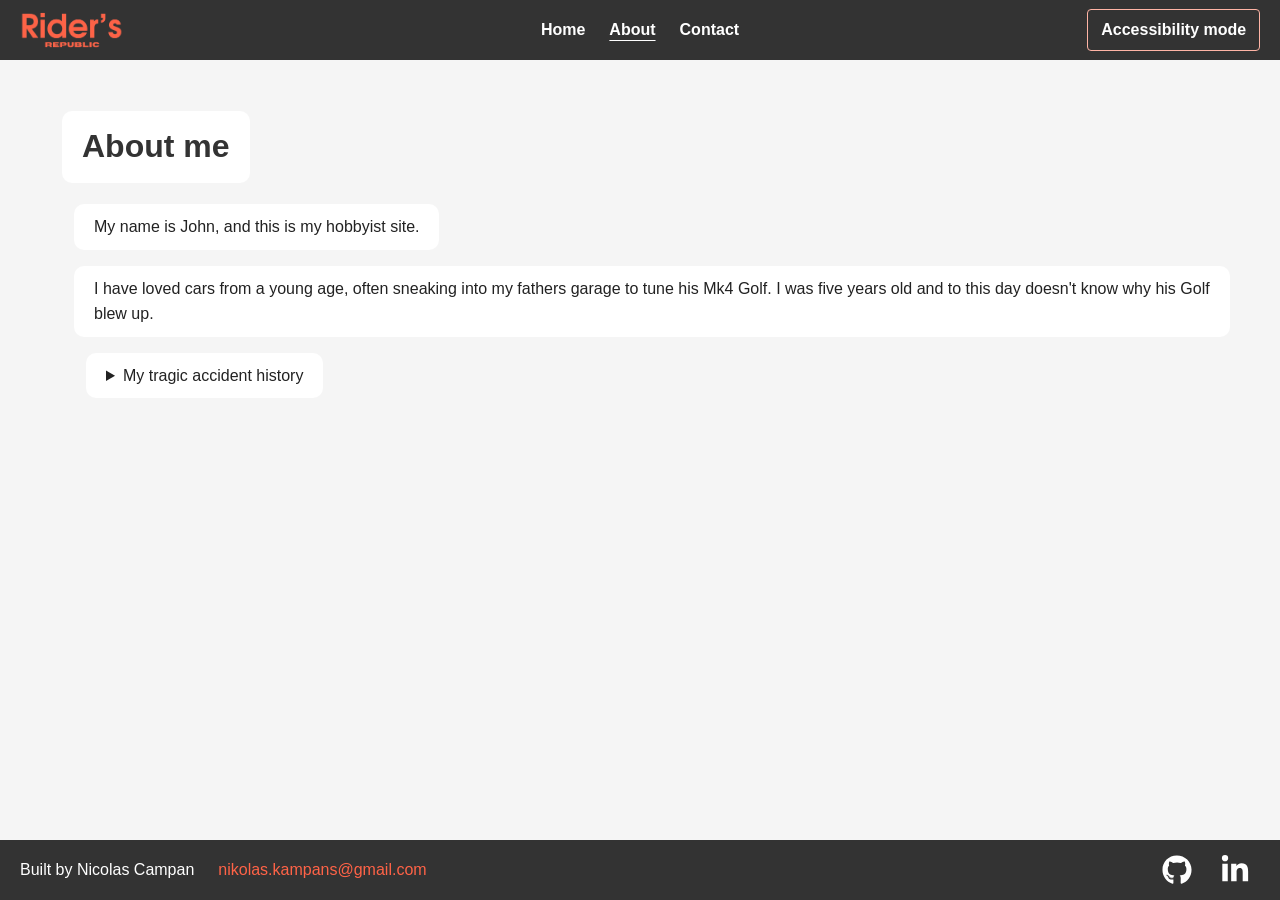
==== commit 26d979dc: "center site navigation and swap contact columns" ====
--- a/about.html
+++ b/about.html
@@ -1,77 +1,77 @@
-<!DOCTYPE html> 
+<!DOCTYPE html>
 
 <html lang="en">
 
-<head>
-    <link rel="stylesheet" href="assets/css/site.css">
-    <script src="assets/js/accessibility.js" defer></script>
-    <meta charset="UTF-8">
-    <meta name="viewport" content="width=device-width, initial-scale=1.0">
-    <title>Rider's Republic</title> <!-- This is a title bar -->
+	<head>
+		<link rel="stylesheet" href="assets/css/site.css">
+		<script src="assets/js/accessibility.js" defer></script>
+		<meta charset="UTF-8">
+		<meta name="viewport" content="width=device-width, initial-scale=1.0">
+		<title>Rider's Republic</title> <!-- This is a title bar -->
 
-</head>
+	</head>
 
-<body>
-    <header>
-        <img src="assets/images/logo.png" alt="Riders Republic logo" class="logo">
-        <nav aria-label="Main navigation">
-            <a href="index.html">Home</a>
-            <a href="about.html" aria-current="page">About</a>
-            <a href="contact.html">Contact</a>
-            <button type="button" class="accessibility-toggle" aria-pressed="false" hidden>Accessibility mode</button>
-        </nav>
-    </header>
+	<body>
+		<header>
+			<img src="assets/images/logo.png" alt="Riders Republic logo" class="logo">
+			<nav aria-label="Main navigation">
+				<a href="index.html">Home</a>
+				<a href="about.html" aria-current="page">About</a>
+				<a href="contact.html">Contact</a>
+			</nav>
+			<button type="button" class="accessibility-toggle" aria-pressed="false" hidden>Accessibility mode</button>
+		</header>
 
-    <main>
-    <div style="margin-left: 12px;"><h1>About me </h1></div>
-    <div style="margin-left: 24px;">
+		<main>
+			<div style="margin-left: 12px;"><h1>About me </h1></div>
+			<div style="margin-left: 24px;">
 
-    <p>My name is John, and this is my hobbyist site.</p>
-    <p>I have loved cars from a young age, often sneaking into my fathers garage to tune his Mk4 Golf. I was five years old and to this day doesn't know why his Golf blew up.</p>
-    </div>
+				<p>My name is John, and this is my hobbyist site.</p>
+				<p>I have loved cars from a young age, often sneaking into my fathers garage to tune his Mk4 Golf. I was five years old and to this day doesn't know why his Golf blew up.</p>
+			</div>
 
-    <div style="margin-left: 36px;">
-    <details>
+			<div style="margin-left: 36px;">
+				<details>
 
-        <summary>My tragic accident history</summary>
+					<summary>My tragic accident history</summary>
 
-        <div style="margin-left: 24px;">
+					<div style="margin-left: 24px;">
 
-            <p>The original Mk4 Golf mystery </p>
-            <p>Hit by <b>a bus</b>, specifically this <a href="https://encrypted-tbn0.gstatic.com/images?q=tbn:ANd9GcQt1eAgM1-S58TjwKZP9yR2kpPpowfa6rxckI3tv06Jxjh1_DZWYsxsYqIr&s=10">photo of the route 41 bus</a></p>
-            <img src="https://encrypted-tbn0.gstatic.com/images?q=tbn:ANd9GcQt1eAgM1-S58TjwKZP9yR2kpPpowfa6rxckI3tv06Jxjh1_DZWYsxsYqIr&s=10" alt="Route 41 bus">
+						<p>The original Mk4 Golf mystery </p>
+						<p>Hit by <b>a bus</b>, specifically this <a href="https://encrypted-tbn0.gstatic.com/images?q=tbn:ANd9GcQt1eAgM1-S58TjwKZP9yR2kpPpowfa6rxckI3tv06Jxjh1_DZWYsxsYqIr&s=10">photo of the route 41 bus</a></p>
+						<img src="https://encrypted-tbn0.gstatic.com/images?q=tbn:ANd9GcQt1eAgM1-S58TjwKZP9yR2kpPpowfa6rxckI3tv06Jxjh1_DZWYsxsYqIr&s=10" alt="Route 41 bus">
 
-        </div>
+					</div>
 
-    </details>
-    </div>
-    </main>
+				</details>
+			</div>
+		</main>
 
-    <footer>
-    <div class="footer-content">
-        <p>Built by Nicolas Campan</p>
-        <p><a href="mailto:nikolas.kampans@gmail.com">nikolas.kampans@gmail.com</a></p>
-    </div>
+		<footer>
+			<div class="footer-content">
+				<p>Built by Nicolas Campan</p>
+				<p><a href="mailto:nikolas.kampans@gmail.com">nikolas.kampans@gmail.com</a></p>
+			</div>
 
-    <div class="cardlink">
-        <a class="social-link1"
-        href="https://github.com/kampans/WebDev_Project_John"
-        target="_blank"
-        rel="noopener noreferrer"
-        aria-label="Rider's Republic source code on GitHub (opens in a new tab)">
-        <svg aria-hidden="true" focusable="false" xmlns="http://www.w3.org/2000/svg" fill="#fff" height="1em" viewBox="0 0 496 512"><path d="M165.9 397.4c0 2-2.3 3.6-5.2 3.6-3.3.3-5.6-1.3-5.6-3.6 0-2 2.3-3.6 5.2-3.6 3-.3 5.6 1.3 5.6 3.6zm-31.1-4.5c-.7 2 1.3 4.3 4.3 4.9 2.6 1 5.6 0 6.2-2s-1.3-4.3-4.3-5.2c-2.6-.7-5.5.3-6.2 2.3zm44.2-1.7c-2.9.7-4.9 2.6-4.6 4.9.3 2 2.9 3.3 5.9 2.6 2.9-.7 4.9-2.6 4.6-4.6-.3-1.9-3-3.2-5.9-2.9zM244.8 8C106.1 8 0 113.3 0 252c0 110.9 69.8 205.8 169.5 239.2 12.8 2.3 17.3-5.6 17.3-12.1 0-6.2-.3-40.4-.3-61.4 0 0-70 15-84.7-29.8 0 0-11.4-29.1-27.8-36.6 0 0-22.9-15.7 1.6-15.4 0 0 24.9 2 38.6 25.8 21.9 38.6 58.6 27.5 72.9 20.9 2.3-16 8.8-27.1 16-33.7-55.9-6.2-112.3-14.3-112.3-110.5 0-27.5 7.6-41.3 23.6-58.9-2.6-6.5-11.1-33.3 2.6-67.9 20.9-6.5 69 27 69 27 20-5.6 41.5-8.5 62.8-8.5s42.8 2.9 62.8 8.5c0 0 48.1-33.6 69-27 13.7 34.7 5.2 61.4 2.6 67.9 16 17.7 25.8 31.5 25.8 58.9 0 96.5-58.9 104.2-114.8 110.5 9.2 7.9 17 22.9 17 46.4 0 33.7-.3 75.4-.3 83.6 0 6.5 4.6 14.4 17.3 12.1C428.2 457.8 496 362.9 496 252 496 113.3 383.5 8 244.8 8zM97.2 352.9c-1.3 1-1 3.3.7 5.2 1.6 1.6 3.9 2.3 5.2 1 1.3-1 1-3.3-.7-5.2-1.6-1.6-3.9-2.3-5.2-1zm-10.8-8.1c-.7 1.3.3 2.9 2.3 3.9 1.6 1 3.6.7 4.3-.7.7-1.3-.3-2.9-2.3-3.9-2-.6-3.6-.3-4.3.7zm32.4 35.6c-1.6 1.3-1 4.3 1.3 6.2 2.3 2.3 5.2 2.6 6.5 1 1.3-1.3.7-4.3-1.3-6.2-2.2-2.3-5.2-2.6-6.5-1zm-11.4-14.7c-1.6 1-1.6 3.6 0 5.9 1.6 2.3 4.3 3.3 5.6 2.3 1.6-1.3 1.6-3.9 0-6.2-1.4-2.3-4-3.3-5.6-2z"></path></svg>
-        </a>
+			<div class="cardlink">
+				<a class="social-link1"
+					href="https://github.com/kampans/WebDev_Project_John"
+					target="_blank"
+					rel="noopener noreferrer"
+					aria-label="Rider's Republic source code on GitHub (opens in a new tab)">
+					<svg aria-hidden="true" focusable="false" xmlns="http://www.w3.org/2000/svg" fill="#fff" height="1em" viewBox="0 0 496 512"><path d="M165.9 397.4c0 2-2.3 3.6-5.2 3.6-3.3.3-5.6-1.3-5.6-3.6 0-2 2.3-3.6 5.2-3.6 3-.3 5.6 1.3 5.6 3.6zm-31.1-4.5c-.7 2 1.3 4.3 4.3 4.9 2.6 1 5.6 0 6.2-2s-1.3-4.3-4.3-5.2c-2.6-.7-5.5.3-6.2 2.3zm44.2-1.7c-2.9.7-4.9 2.6-4.6 4.9.3 2 2.9 3.3 5.9 2.6 2.9-.7 4.9-2.6 4.6-4.6-.3-1.9-3-3.2-5.9-2.9zM244.8 8C106.1 8 0 113.3 0 252c0 110.9 69.8 205.8 169.5 239.2 12.8 2.3 17.3-5.6 17.3-12.1 0-6.2-.3-40.4-.3-61.4 0 0-70 15-84.7-29.8 0 0-11.4-29.1-27.8-36.6 0 0-22.9-15.7 1.6-15.4 0 0 24.9 2 38.6 25.8 21.9 38.6 58.6 27.5 72.9 20.9 2.3-16 8.8-27.1 16-33.7-55.9-6.2-112.3-14.3-112.3-110.5 0-27.5 7.6-41.3 23.6-58.9-2.6-6.5-11.1-33.3 2.6-67.9 20.9-6.5 69 27 69 27 20-5.6 41.5-8.5 62.8-8.5s42.8 2.9 62.8 8.5c0 0 48.1-33.6 69-27 13.7 34.7 5.2 61.4 2.6 67.9 16 17.7 25.8 31.5 25.8 58.9 0 96.5-58.9 104.2-114.8 110.5 9.2 7.9 17 22.9 17 46.4 0 33.7-.3 75.4-.3 83.6 0 6.5 4.6 14.4 17.3 12.1C428.2 457.8 496 362.9 496 252 496 113.3 383.5 8 244.8 8zM97.2 352.9c-1.3 1-1 3.3.7 5.2 1.6 1.6 3.9 2.3 5.2 1 1.3-1 1-3.3-.7-5.2-1.6-1.6-3.9-2.3-5.2-1zm-10.8-8.1c-.7 1.3.3 2.9 2.3 3.9 1.6 1 3.6.7 4.3-.7.7-1.3-.3-2.9-2.3-3.9-2-.6-3.6-.3-4.3.7zm32.4 35.6c-1.6 1.3-1 4.3 1.3 6.2 2.3 2.3 5.2 2.6 6.5 1 1.3-1.3.7-4.3-1.3-6.2-2.2-2.3-5.2-2.6-6.5-1zm-11.4-14.7c-1.6 1-1.6 3.6 0 5.9 1.6 2.3 4.3 3.3 5.6 2.3 1.6-1.3 1.6-3.9 0-6.2-1.4-2.3-4-3.3-5.6-2z"></path></svg>
+				</a>
 
-        <a class="social-link2"
-        href="https://www.linkedin.com/in/nicolas-campan-766263433/?isSelfProfile=true"
-        target="_blank"
-        rel="noopener noreferrer"
-        aria-label="Nicolas Campan on LinkedIn (opens in a new tab)">
-        <svg aria-hidden="true" focusable="false" xmlns="http://www.w3.org/2000/svg" height="1em" viewBox="0 0 448 512" fill="#fff"><path d="M100.28 448H7.4V148.9h92.88zM53.79 108.1C24.09 108.1 0 83.5 0 53.8a53.79 53.79 0 0 1 107.58 0c0 29.7-24.1 54.3-53.79 54.3zM447.9 448h-92.68V302.4c0-34.7-.7-79.2-48.29-79.2-48.29 0-55.69 37.7-55.69 76.7V448h-92.78V148.9h89.08v40.8h1.3c12.4-23.5 42.69-48.3 87.88-48.3 94 0 111.28 61.9 111.28 142.3V448z"></path></svg>
-        </a>
-    </div>
-    </footer>
+				<a class="social-link2"
+					href="https://www.linkedin.com/in/nicolas-campan-766263433/?isSelfProfile=true"
+					target="_blank"
+					rel="noopener noreferrer"
+					aria-label="Nicolas Campan on LinkedIn (opens in a new tab)">
+					<svg aria-hidden="true" focusable="false" xmlns="http://www.w3.org/2000/svg" height="1em" viewBox="0 0 448 512" fill="#fff"><path d="M100.28 448H7.4V148.9h92.88zM53.79 108.1C24.09 108.1 0 83.5 0 53.8a53.79 53.79 0 0 1 107.58 0c0 29.7-24.1 54.3-53.79 54.3zM447.9 448h-92.68V302.4c0-34.7-.7-79.2-48.29-79.2-48.29 0-55.69 37.7-55.69 76.7V448h-92.78V148.9h89.08v40.8h1.3c12.4-23.5 42.69-48.3 87.88-48.3 94 0 111.28 61.9 111.28 142.3V448z"></path></svg>
+				</a>
+			</div>
+		</footer>
 
-</body>
+	</body>
 
 </html>
--- a/assets/css/site.css
+++ b/assets/css/site.css
@@ -1,656 +1,662 @@
 
 /*body {
-  font-family: 'Tangerine', serif;
-  font-size: 48px; // This is calling google api fonts, its a god awful font so dont use it 
-  text-shadow: 4px 4px 4px #aaa;
-}*/ 
+	font-family: 'Tangerine', serif;
+	font-size: 48px; // This is calling google api fonts, its a god awful font so dont use it
+	text-shadow: 4px 4px 4px #aaa;
+}*/
 
 *, *::before, *::after {
-    box-sizing: border-box;
+	box-sizing: border-box;
 }
 
 main h1,
 main h2,
 main p,
 main details {
-    background-color: #ffffffff;
-    padding: 10px 20px;
-    border-radius: 10px;
-    width: fit-content;
+	background-color: #ffffffff;
+	padding: 10px 20px;
+	border-radius: 10px;
+	width: fit-content;
 }
 
 .accessibility-mode main :where(p, details) {
-    font-size: 1.25rem;
+	font-size: 1.25rem;
 }
 
 body {
-    font-family: Arial, Helvetica, sans-serif;
-    margin: 0;
-    background-color: #f5f5f5;
-    color: #222;
-    line-height: 1.6;
-    display: flex; /* This makes the body a flex container */
-    flex-direction: column; /* This stacks the children vertically */
-    min-height: 100vh; /* This ensures the body takes at least the full height of the viewport */
-    }
-
+	font-family: Arial, Helvetica, sans-serif;
+	margin: 0;
+	background-color: #f5f5f5;
+	color: #222;
+	line-height: 1.6;
+	display: flex; /* This makes the body a flex container */
+	flex-direction: column; /* This stacks the children vertically */
+	min-height: 100vh; /* This ensures the body takes at least the full height of the viewport */
+}
 
 header,
 footer {
-    background-color: #333;
-    display: flex;
-    align-items: center;
-    min-height: 60px;
-    padding: 5px 20px;
+	background-color: #333;
+	display: flex;
+	align-items: center;
+	min-height: 60px;
+	padding: 5px 20px;
 }
 
 header {
-    justify-content: space-between;
-    gap: 1rem 2rem;
+	display: grid;
+	grid-template-columns: minmax(0, 1fr) auto minmax(0, 1fr);
+	gap: 1rem 2rem;
 }
 
 nav a[aria-current="page"] {
-    text-decoration: underline;
-    text-underline-offset: 0.3em;
+	text-decoration: underline;
+	text-underline-offset: 0.3em;
 }
 
 .logo {
-    height: 44px;
-    width: auto;
-    margin: 0;
-    }
-
-nav {
-    display: flex;
-    flex: 1;
-    flex-wrap: wrap;
-    align-items: center;
-    gap: 0.75rem 1.5rem;
-    }
+	height: 44px;
+	width: auto;
+	margin: 0;
+}
+
+header nav {
+	grid-column: 2;
+	display: flex;
+	justify-content: center;
+	flex-wrap: wrap;
+	align-items: center;
+	gap: 0.75rem 1.5rem;
+}
 
 nav a {
-    color: #fff;
-    text-decoration: none;
-    font-weight: bold;
-    transition: transform 160ms ease;
-    }
+	color: #fff;
+	text-decoration: none;
+	font-weight: bold;
+	transition: transform 160ms ease;
+}
 
 nav a:hover {
-    color: #ff6347;
-    transform: scale(1.1);
-    }
+	color: #ff6347;
+	transform: scale(1.1);
+}
 
 .accessibility-toggle {
-    padding: 0.45rem 0.8rem;
-    border: 1px solid #ffb4a5;
-    border-radius: 0.25rem;
-    background: transparent;
-    color: #fff;
-    font: inherit;
-    font-weight: 700;
-    cursor: pointer;
+	grid-column: 3;
+	justify-self: end;
+	padding: 0.45rem 0.8rem;
+	border: 1px solid #ffb4a5;
+	border-radius: 0.25rem;
+	background: transparent;
+	color: #fff;
+	font: inherit;
+	font-weight: 700;
+	cursor: pointer;
 }
 
 .accessibility-toggle:hover {
-    background: #4d302b;
+	background: #4d302b;
 }
 
 .accessibility-toggle[aria-pressed="true"] {
-    border-color: #fce8e3;
-    background: #fce8e3;
-    color: #8e2415;
+	border-color: #fce8e3;
+	background: #fce8e3;
+	color: #8e2415;
 }
 
 .accessibility-toggle:focus-visible,
-.accessibility-mode :is(a, button, summary, input, textarea):focus-visible {
-    outline: 3px solid #8e2415;
-    outline-offset: 3px;
-    box-shadow: 0 0 0 3px #fff;
-}
-
-.accessibility-mode :is(nav a, .card, .action, .action span, .cardlink a) {
-    transition: none;
-}
-
-.accessibility-mode :is(nav a, .card, .action, .action span, .cardlink a):hover {
-    animation: none;
-    transform: none;
+.accessibility-mode :is(a, button, summary, input, select, textarea):focus-visible {
+	outline: 3px solid #8e2415;
+	outline-offset: 3px;
+	box-shadow: 0 0 0 3px #fff;
+}
+
+.accessibility-mode :is(nav a, .cardlink a) {
+	transition: none;
+}
+
+.accessibility-mode :is(nav a, .cardlink a):hover {
+	animation: none;
+	transform: none;
+}
+
+.hero-button,
+.action,
+.contact-form button[type="submit"] {
+	transition: background-color 200ms ease;
 }
 
 @media (prefers-reduced-motion: reduce) {
-    nav a {
-        transition: none;
-    }
-}
- 
+	nav a,
+	.hero-button,
+	.action,
+	.contact-form button[type="submit"] {
+		transition: none;
+	}
+}
+
 h1, h2 {
-    color: #333;
-    }
+	color: #333;
+}
 
 main {
-    padding: 0 20px;
-    max-width: none;
-    margin: 30px;
-    flex: 1; /* This allows the main content to take up available space */
-    }
-
-.contact-form p {
-    background-color: transparent;
-    border: none;
-    padding: 0;
-    border-radius: 0;
-    width: auto;
-}
-
+	padding: 0 20px;
+	margin: 30px;
+	flex: 1; /* This allows the main content to take up available space */
+}
 
 img {
-    max-width: 100%;
-    height: auto;
-    display: block;
-    margin: 20px 0;
-    }
+	max-width: 100%;
+	height: auto;
+	display: block;
+	margin: 20px 0;
+}
 
 footer {
-    color: #fff;
-    text-align: left;
-    justify-content: space-between;
-    }
+	color: #fff;
+	text-align: left;
+	justify-content: space-between;
+}
 
 .footer-content {
-    display: flex;
-    align-items: center;
-    gap: 24px;
-    }
+	display: flex;
+	align-items: center;
+	gap: 24px;
+}
 
 .footer-content p {
-    margin: 0;
-    }
+	margin: 0;
+}
+
+.contact-page footer a[href^="mailto:"] {
+	color: #ffb4a5;
+}
 
 .contact-layout {
-    display: flex;
-    gap: 30px;
-    align-items: stretch;
-    }
+	display: grid;
+	grid-template-columns: repeat(2, minmax(0, 1fr));
+	grid-template-areas: "form intro";
+	align-content: start;
+	align-items: start;
+	gap: clamp(1.5rem, 6vw, 5rem);
+	margin-inline: auto;
+	padding-block: clamp(1.5rem, 5vw, 4rem);
+}
+
+.contact-intro {
+	grid-area: intro;
+	background-color: #fff;
+	border: 1px solid #d6d9df;
+}
+
+.contact-intro :is(h1, p) {
+	width: auto;
+	padding: 0;
+	background: transparent;
+}
+
+.contact-intro h1 {
+	margin: 0 0 1rem;
+	font-size: clamp(2.5rem, 6vw, 4rem);
+	line-height: 1.05;
+}
+
+.contact-intro p {
+	max-width: 34ch;
+}
+
+.contact-intro a {
+	color: #962817;
+	text-decoration: underline;
+}
 
 .contact-form {
-    flex: 2;
-    max-width: 600px;
-    display: flex;
-    flex-direction: column;
-    background-color: #ecebeb;
-    padding: 20px;
-    border-radius: 10px;
-    }
-
+	grid-area: form;
+	min-width: 0;
+	background-color: #ecebeb;
+}
 
 .contact-form,
-.contact-image {
-    flex: 1 1 0;
-    min-width: 0;
-    }
-
-.contact-image {
-    flex: 1;
-    min-width: 0;
-    background-color: #fff;
-    border-radius: 10px;
-    overflow: hidden;
-    }
-
-.contact-image img {
-    width: 100%;
-    height: 100%;
-    max-height: 500px;
-    object-fit: contain;
-    object-position: center;
-    border-radius: 10px;
-    margin: 0;
-    }
+.contact-intro {
+	padding: clamp(1rem, 3vw, 2rem);
+	border-radius: 10px;
+}
+
+.contact-form form {
+	display: flex;
+	flex-direction: column;
+	flex: 1;
+}
 
 .contact-form label {
-    color: #333;
-    }
-
-
-.contact-form form {
-    display: flex;
-    flex-direction: column;
-    flex: 1;
-    }
-
-.contact-form label {
-    margin-bottom: 10px;
-    }
-
-textarea {
-    resize: none;
-    height: 200px;
-    width: 100%;
-    box-sizing: border-box;
-    }
-
-
-
-.contact-form input, .contact-form textarea {
-    padding: 10px;
-    border: 1px solid #767676;
-    border-radius: 5px;
-    margin-bottom: 20px;
-    }
+	color: #333;
+	margin-bottom: 0.35rem;
+	font-weight: 700;
+}
+
+.contact-form textarea {
+	resize: vertical;
+	min-height: 9rem;
+}
+
+.contact-form :is(input, select, textarea) {
+	min-height: 3rem;
+	padding: 0.75rem;
+	font: inherit;
+	color: #222;
+	background: #fff;
+	border: 1px solid #767676;
+	border-radius: 5px;
+	margin-bottom: 20px;
+}
 
 .contact-form button[type="submit"] {
-    background-color: #ff6347;
-    color: #fff;
-    border: none;
-    border-radius: 5px;
-    padding: 10px 20px;
-    font-size: 16px;
-    cursor: pointer;
-    margin-top: auto;
-    transition: background-color 200ms ease;
-    }
+	background-color: #bd3420;
+	color: #fff;
+	border: none;
+	border-radius: 5px;
+	padding: 10px 20px;
+	font-size: 16px;
+	cursor: pointer;
+	margin-top: 0.75rem;
+}
 
 .contact-form button[type="submit"]:hover,
 .contact-form button[type="submit"]:focus-visible {
-    background-color: #b93822;
-    }
+	background-color: #b93822;
+}
 
 .accessibility-mode nav a,
 .accessibility-mode .contact-form {
-    font-size: 1.2rem;
-}
-
-.accessibility-mode .contact-form :is(input, textarea) {
-    border: 2px solid #333;
+	font-size: 1.2rem;
+}
+
+.accessibility-mode .contact-form :is(input, select, textarea) {
+	border: 2px solid #333;
 }
 
 .accessibility-mode footer {
-    font-size: 1.25rem;
+	font-size: 1.25rem;
 }
 
 .accessibility-mode .contact-form button[type="submit"] {
-    font-size: 20px;
+	font-size: 20px;
 }
 
 a[href^="mailto:"] {
-    color: #ff6347;
-    text-decoration: none;
-    }
+	color: #ff6347;
+	text-decoration: none;
+}
 
 a[href^="mailto:"]:hover {
-    text-decoration: underline;
-    }
-
-/* From Uiverse.io by ahmed150up2 */ 
+	text-decoration: underline;
+}
+
+/* From Uiverse.io by ahmed150up2 */
 .cardlink {
-  display: flex;
-  gap: 8px;
-    }
+	display: flex;
+	gap: 8px;
+}
 
 .cardlink .social-link1,
 .cardlink .social-link2 {
-  display: flex;
-  align-items: center;
-  justify-content: center;
-  width: 50px;
-  height: 50px;
-  color: whitesmoke;
-  text-decoration: none;
-  transition: 0.25s;
-  border-radius: 50%;
-    }
+	display: flex;
+	align-items: center;
+	justify-content: center;
+	width: 50px;
+	height: 50px;
+	color: whitesmoke;
+	text-decoration: none;
+	transition: 0.25s;
+	border-radius: 50%;
+}
 
 .cardlink svg {
-  width: 60%;
-  height: 60%;
-  cursor: pointer;
-    }
+	width: 60%;
+	height: 60%;
+	cursor: pointer;
+}
 
 .cardlink .social-link1:hover {
-  background-color: #1a1e22;
-  animation: bounce_613 0.4s linear;
-    }
+	background-color: #1a1e22;
+}
 
 .cardlink .social-link2:hover {
-  background-color: #0a66c2;
-  animation: bounce_613 0.4s linear;
-    }
-
-/* Single column for mobile */
-.container {
-  display: flex;
-  flex-direction: column;
-  gap: 1.5rem;
-  padding: 0 1rem; /* prevents text from touching screen edges */
-}
-
-/* Expand on desktop */
+	background-color: #0a66c2;
+}
+
 @media (max-width: 767px) {
-header {
-    flex-direction: column;
-}
-
-.logo {
-    margin: 5px 0;
-}
-
-
-nav { 
-    display: flex; 
-    width: 100%;
-    justify-content: center; 
-    gap: 0.75rem 1rem;
-    padding: 6px 0;
-} /*flexbox*/
-
-main {
-    margin: 20px 0;
-    padding: 0 12px;
-    min-width: 0;
-    overflow-wrap: anywhere;
-}
-
-main div[style*="margin-left"] {
-    margin-left: 0 !important;
-}
-
-.contact-layout {
-    flex-direction: column;
-}
-
-footer, .footer-content {
-    flex-direction: column;
-    align-items: flex-start;
-    gap: 12px;
-}
-
-footer {
-    padding: 16px 12px;
-    overflow-wrap: anywhere;
-}
-}
-
-/* Expand on desktop */
-@media (min-width: 768px) {
-.container {
-    flex-direction: row;
-    padding: 0 2rem;
-}
+	header {
+		grid-template-columns: 1fr auto;
+		gap: 0.5rem 1rem;
+	}
+
+	.accessibility-toggle {
+		grid-column: 2;
+		grid-row: 1;
+	}
+
+	.logo {
+		margin: 5px 0;
+	}
+
+	header nav {
+		grid-column: 1 / -1;
+		grid-row: 2;
+		gap: 0.75rem 1rem;
+		padding: 6px 0;
+	}
+
+	main {
+		margin: 20px 0;
+		padding: 0 12px;
+		min-width: 0;
+		overflow-wrap: anywhere;
+	}
+
+	main div[style*="margin-left"] {
+		margin-left: 0 !important;
+	}
+
+	.contact-layout {
+		grid-template-columns: 1fr;
+		grid-template-areas: "intro" "form";
+	}
+
+	footer, .footer-content {
+		flex-direction: column;
+		align-items: flex-start;
+		gap: 12px;
+	}
+
+	footer {
+		padding: 16px 12px;
+		overflow-wrap: anywhere;
+	}
 }
 
 .page-width {
-    width: min(100% - 2rem, 72rem);
-    margin-inline: auto;
+	width: min(100% - 2rem, 72rem);
+	margin-inline: auto;
 }
 
 .home-main {
-    margin: 0;
-    padding: 0;
-    background: #f3f4f6;
+	margin: 0;
+	padding: 0;
+	background: #f3f4f6;
 }
 
 .hero {
-    padding-block: clamp(4rem, 10vw, 8rem);
-    background: linear-gradient(90deg, rgba(10, 14, 20, 0.88), rgba(10, 14, 20, 0.54)),
-        #181f29 url('../images/background.jpg') center / cover no-repeat;
-    color: #fff;
+	padding-block: clamp(4rem, 10vw, 8rem);
+	background: linear-gradient(90deg, rgba(10, 14, 20, 0.88), rgba(10, 14, 20, 0.54)),
+		#181f29 url('../images/background.jpg') center / cover no-repeat;
+	color: #fff;
 }
 
 .hero h1,
 .hero p,
 .latest > h2 {
-    margin: 0;
-    padding: 0;
-    width: auto;
-    color: inherit;
-    background: transparent;
+	margin: 0;
+	padding: 0;
+	width: auto;
+	color: inherit;
+	background: transparent;
 }
 
 .hero h1,
 .latest > h2 {
-    font-family: "Barlow Condensed", "Arial Narrow", Arial, sans-serif;
-    font-style: italic;
-    font-weight: 700;
-    line-height: 1;
+	font-family: "Barlow Condensed", "Arial Narrow", Arial, sans-serif;
+	font-style: italic;
+	font-weight: 700;
+	line-height: 1;
 }
 
 .hero h1 {
-    font-size: clamp(3rem, 9vw, 7rem);
-    text-transform: uppercase;
+	font-size: clamp(3rem, 9vw, 7rem);
+	text-transform: uppercase;
 }
 
 .hero p {
-    max-width: 32rem;
-    margin-block: 1rem 1.75rem;
-    font-size: clamp(1.125rem, 2.5vw, 1.375rem);
+	max-width: 32rem;
+	margin-block: 1rem 1.75rem;
+	font-size: clamp(1.125rem, 2.5vw, 1.375rem);
 }
 
 .hero-button {
-    display: inline-block;
-    padding: 0.7rem 1.25rem;
-    border-radius: 0.25rem;
-    background: #bd3420;
-    color: #fff;
-    font-weight: 700;
-    text-decoration: none;
-}
-
-.hero-button:hover {
-    background: #9f2818;
-}
-
+	display: inline-block;
+	padding: 0.7rem 1.25rem;
+	border-radius: 0.25rem;
+	background: #bd3420;
+	color: #fff;
+	font-weight: 700;
+	text-decoration: none;
+}
+
+.hero-button:hover,
 .hero-button:focus-visible {
-    outline: 2px solid #fff;
-    outline-offset: 4px;
+	background-color: #9f2818;
+}
+
+.hero-button:focus-visible {
+	outline: 2px solid #fff;
+	outline-offset: 4px;
 }
 
 .latest {
-    padding-block: clamp(2rem, 5vw, 4rem);
+	padding-block: clamp(2rem, 5vw, 4rem);
 }
 
 .latest > h2 {
-    font-size: clamp(2rem, 5vw, 3rem);
+	font-size: clamp(2rem, 5vw, 3rem);
 }
 
 .accessibility-mode .hero {
-    background-image: linear-gradient(rgba(10, 14, 20, 0.86), rgba(10, 14, 20, 0.86)),
-        url('../images/background.jpg');
+	background-image: linear-gradient(rgba(10, 14, 20, 0.86), rgba(10, 14, 20, 0.86)),
+		url('../images/background.jpg');
 }
 
 .accessibility-mode .hero-button {
-    font-size: 1.125rem;
+	font-size: 1.125rem;
 }
 
 .accessibility-mode .hero p {
-    font-size: 1.5rem;
+	font-size: 1.5rem;
 }
 
 .image {
-    overflow: hidden;
+	overflow: hidden;
 }
 
 .card:first-child .image img {
-    transform: scale(1.03);
+	transform: scale(1.03);
 } /* For the first card, scale the image bigger to make it fit */
 
 .cards {
-    display: flex;
-    flex-wrap: wrap;
-    gap: 24px;
-    justify-content: flex-start;
-    margin-top: 20px;
-    align-items: stretch;
-    }
+	display: flex;
+	flex-wrap: wrap;
+	gap: 24px;
+	justify-content: flex-start;
+	margin-top: 20px;
+	align-items: stretch;
+}
 
 .card {
-    max-width: 300px;
-    border-radius: 0.5rem;
-    overflow: hidden;
-    padding: 0;
-    background-color: #fff;
-    box-shadow: 0 1px 2px 0 rgba(0, 0, 0, 0.05);
-    display: flex;
-    flex-direction: column;
-    flex: 1; /* allows the card to grow and fill the available space */
-    padding: 0;
-    transition: all .5s ease;
-    }
+	max-width: 300px;
+	border-radius: 0.5rem;
+	overflow: hidden;
+	background-color: #fff;
+	box-shadow: 0 1px 2px 0 rgba(0, 0, 0, 0.05);
+	display: flex;
+	flex-direction: column;
+	flex: 1; /* allows the card to grow and fill the available space */
+	padding: 0;
+}
 
 .card a {
-    text-decoration: none
-    }
-
-/* CARD HOVER TASK 1*/
-.card:hover {
-    transform: translate3D(0,-1px,0) scale(1.03); /* move up slightly and zoom in */
-    box-shadow: 8px 28px 50px rgba(39,44,49,.07), 1px 6px 12px rgba(39,44,49,.04);
-    transition: all .4s ease; /* zoom in */
-    cursor: pointer;
-}
-
-.card_image {
-    width: 100%; /* forces image to maintain its aspect ratio; otherwise image stretches vertically */
-}
-
-.card_text {
-    padding: 20px 13px 10px 16px;
+	text-decoration: none
 }
 
 .content {
-    display: flex;
-    flex-direction: column;
-    flex: 1;              /* makes .content fill the space under the image */
-    padding: 1.1rem;
-    }
+	display: flex;
+	flex-direction: column;
+	flex: 1;              /* makes .content fill the space under the image */
+	padding: 1.1rem;
+}
 
 .image {
-    height: 150px;
-    margin: 0;
-    padding: 0;
-    box-sizing: border-box;
-    }
+	height: 150px;
+	margin: 0;
+	padding: 0;
+}
 
 .image img {
-    display: block;
-    width: 100%;
-    height: 100%;
-    margin: 0;
-    padding: 0;
-    border: 0;
-    max-width: none;
-    object-fit: cover;
-    object-position: center 25%;
-    }
+	display: block;
+	width: 100%;
+	height: 100%;
+	margin: 0;
+	padding: 0;
+	border: 0;
+	max-width: none;
+	object-fit: cover;
+	object-position: center 25%;
+}
 
 .card .title {
-    margin: 0;
-    color: #111827;
-    font-size: 1.125rem;
-    line-height: 1.75rem;
-    font-weight: 600;
-    }
+	margin: 0;
+	color: #111827;
+	font-size: 1.125rem;
+	line-height: 1.75rem;
+	font-weight: 600;
+}
 
 .desc {
-    margin-top: 0.5rem;
-    color: #6B7280;
-    font-size: 0.875rem;
-    line-height: 1.25rem;
-    margin-bottom: 1rem;
-    }
+	margin-top: 0.5rem;
+	color: #6B7280;
+	font-size: 0.875rem;
+	line-height: 1.25rem;
+	margin-bottom: 1rem;
+}
 
 .action {
-    display: inline-flex;
-    margin-top: auto;
-    color: #ffffff;
-    font-size: 0.875rem;
-    line-height: 1.25rem;
-    font-weight: 500;
-    gap: 0.25rem;
-    background-color: #ff6347;
-    padding: 4px 8px;
-    border-radius: 4px;
-    align-self: flex-start;
-    }
-
-.action span {
-    transition: .3s ease;
-    }
-
-.action:hover span {
-    transform: translateX(4px);
-    }
-
-.action:hover {
-    transform: translate3D(0,-1px,0) scale(1.03); /* move up slightly and zoom in */
-    box-shadow: 8px 28px 50px rgba(39,44,49,.07), 1px 6px 12px rgba(39,44,49,.04);
-    transition: all .4s ease; /* zoom in */
-    cursor: pointer;
+	display: inline-flex;
+	margin-top: auto;
+	color: #ffffff;
+	font-size: 0.875rem;
+	line-height: 1.25rem;
+	font-weight: 500;
+	gap: 0.25rem;
+	background-color: #ff6347;
+	padding: 4px 8px;
+	border-radius: 4px;
+	align-self: flex-start;
+}
+
+.action:hover,
+.action:focus-visible {
+	background-color: #b93822;
 }
 
 .card h2, .card p {
-    background-color: transparent;
-    border: none;
-    padding: 0;
-    border-radius: 0;
-    width: auto;
-}
-
+	background-color: transparent;
+	border: none;
+	padding: 0;
+	border-radius: 0;
+	width: auto;
+}
 
 .topic {
-    align-self: flex-start;
-    margin-bottom: 0.5rem;
-    font-size: 0.875rem;
-    padding: 0.15rem 0.55rem;
-    border-radius: 0.25rem;
-    background: #fce8e3;
-    color: #8e2415;
-    font-weight: 700;
+	align-self: flex-start;
+	margin-bottom: 0.5rem;
+	font-size: 0.875rem;
+	padding: 0.15rem 0.55rem;
+	border-radius: 0.25rem;
+	background: #fce8e3;
+	color: #8e2415;
+	font-weight: 700;
 }
 
 .accessibility-mode .card {
-    border: 2px solid #333;
+	border: 2px solid #333;
 }
 
 .accessibility-mode .topic {
-    font-size: 1rem;
+	font-size: 1rem;
 }
 
 .accessibility-mode .card .title {
-    font-size: 1.75rem;
+	font-size: 1.75rem;
 }
 
 .accessibility-mode .card .desc {
-    font-size: 1.125rem;
+	font-size: 1.125rem;
 }
 
 .accessibility-mode .action {
-    background-color: #bd3420;
-    font-size: 1.125rem;
-    line-height: 1.4;
-}
-
-.accessibility-mode .contact-form :is(input, textarea),
+	background-color: #bd3420;
+	font-size: 1.125rem;
+	line-height: 1.4;
+}
+
+.accessibility-mode .contact-form :is(input, select, textarea),
 .accessibility-mode .accessibility-toggle {
-    font-size: 1.125rem;
+	font-size: 1.125rem;
 }
 
 .accessibility-mode .contact-form button[type="submit"] {
-    background-color: #bd3420;
-}
-
-.accessibility-mode :is(.action, .contact-form button[type="submit"]):hover {
-    background-color: #9f2818;
+	background-color: #bd3420;
+}
+
+.accessibility-mode :is(.action, .contact-form button[type="submit"]):is(:hover, :focus-visible) {
+	background-color: #9f2818;
 }
 
 @media (max-width: 767px) {
-    .cards {
-        flex-direction: column;
-    }
-
-    .card {
-        flex: none;
-        width: 100%;
-        max-width: none;
-        min-width: 0;
-    }
-}
+	.cards {
+		flex-direction: column;
+	}
+
+	.card {
+		flex: none;
+		width: 100%;
+		max-width: none;
+		min-width: 0;
+	}
+}
+
+.miata-article {
+	width: min(100% - 2rem, 90ch);
+	margin-inline: auto;
+}
+
+.image img.miata-photo {
+	object-position: center 63%;
+}
+
+.article-photo {
+	margin: 1.25rem 0;
+}
+
+.article-photo img {
+	margin: 0 0 0.5rem;
+}
+
+.accessibility-mode main :is(h1, h2, p, details):not(.hero *, .latest > h2, .contact-intro *, .card *) {
+	box-shadow: inset 0 0 0 1px #b8a49e;
+}
+
+@media (hover: hover) and (prefers-reduced-motion: no-preference) {
+	:is(.card, .contact-form, .contact-intro, .article-photo, main :is(h1, h2, p, details):not(.hero *, .latest > h2, .contact-intro *, .card *, details *)) {
+		transition: transform 160ms ease;
+	}
+
+	:is(.card, .contact-form, .contact-intro, .article-photo, main :is(h1, h2, p, details):not(.hero *, .latest > h2, .contact-intro *, .card *, details *)):hover {
+		transform: translateY(-1px) scale(1.008);
+	}
+}
+
+.contact-status:not(:empty) {
+	margin-top: 1rem;
+	padding: 0.75rem;
+	border-left: 3px solid #bd3420;
+	background: #fff;
+}
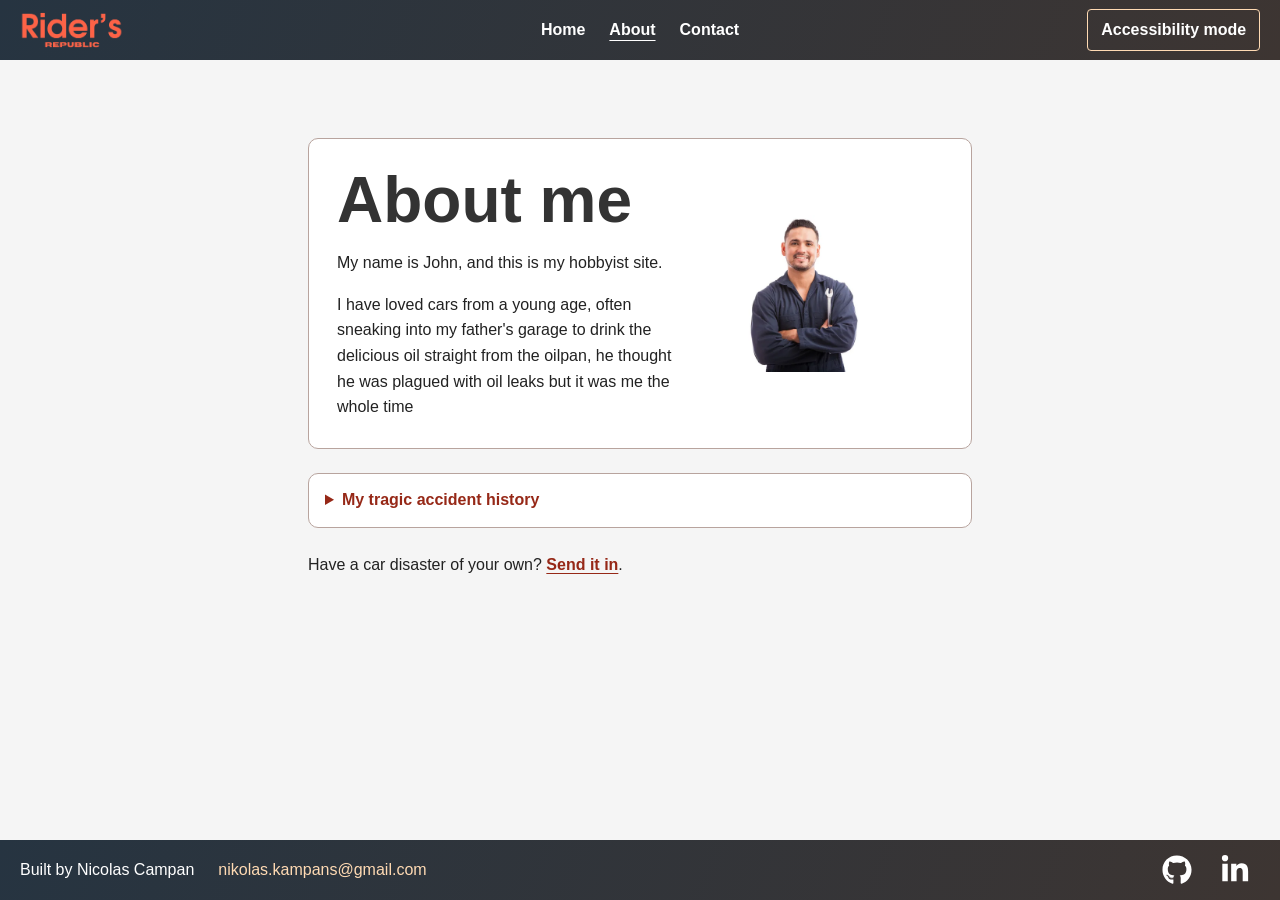
==== commit 85f41352: "change about me page" ====
--- a/about.html
+++ b/about.html
@@ -7,7 +7,7 @@
 		<script src="assets/js/accessibility.js" defer></script>
 		<meta charset="UTF-8">
 		<meta name="viewport" content="width=device-width, initial-scale=1.0">
-		<title>Rider's Republic</title> <!-- This is a title bar -->
+		<title>About | Rider's Republic</title>
 
 	</head>
 
@@ -22,29 +22,31 @@
 			<button type="button" class="accessibility-toggle" aria-pressed="false" hidden>Accessibility mode</button>
 		</header>
 
-		<main>
-			<div style="margin-left: 12px;"><h1>About me </h1></div>
-			<div style="margin-left: 24px;">
+		<main class="about-main">
+			<section class="about-bio" aria-labelledby="about-title">
+				<div>
+					<h1 id="about-title">About me</h1>
+					<p>My name is John, and this is my hobbyist site.</p>
+					<p>I have loved cars from a young age, often sneaking into my father's garage to drink the delicious oil straight from the oilpan, he thought he was plagued with oil leaks but it was me the whole time</p>
+				</div>
+				<img src="assets/images/mechanic.webp" width="600" height="400" alt="John working as a mechanic">
+			</section>
 
-				<p>My name is John, and this is my hobbyist site.</p>
-				<p>I have loved cars from a young age, often sneaking into my fathers garage to tune his Mk4 Golf. I was five years old and to this day doesn't know why his Golf blew up.</p>
-			</div>
+			<details class="about-history">
+				<summary>My tragic accident history</summary>
+				<div class="about-history-content">
+					<ul>
+						<li>The original Mk4 Golf mystery</li>
+						<li>Hit by <strong>a bus</strong></li>
+					</ul>
+					<figure>
+						<img src="https://encrypted-tbn0.gstatic.com/images?q=tbn:ANd9GcQt1eAgM1-S58TjwKZP9yR2kpPpowfa6rxckI3tv06Jxjh1_DZWYsxsYqIr&amp;s=10" alt="Route 41 bus">
+						<figcaption><a href="https://encrypted-tbn0.gstatic.com/images?q=tbn:ANd9GcQt1eAgM1-S58TjwKZP9yR2kpPpowfa6rxckI3tv06Jxjh1_DZWYsxsYqIr&amp;s=10">The route 41 bus</a> that hit me.</figcaption>
+					</figure>
+				</div>
+			</details>
 
-			<div style="margin-left: 36px;">
-				<details>
-
-					<summary>My tragic accident history</summary>
-
-					<div style="margin-left: 24px;">
-
-						<p>The original Mk4 Golf mystery </p>
-						<p>Hit by <b>a bus</b>, specifically this <a href="https://encrypted-tbn0.gstatic.com/images?q=tbn:ANd9GcQt1eAgM1-S58TjwKZP9yR2kpPpowfa6rxckI3tv06Jxjh1_DZWYsxsYqIr&s=10">photo of the route 41 bus</a></p>
-						<img src="https://encrypted-tbn0.gstatic.com/images?q=tbn:ANd9GcQt1eAgM1-S58TjwKZP9yR2kpPpowfa6rxckI3tv06Jxjh1_DZWYsxsYqIr&s=10" alt="Route 41 bus">
-
-					</div>
-
-				</details>
-			</div>
+			<p>Have a car disaster of your own? <a href="contact.html">Send it in</a>.</p>
 		</main>
 
 		<footer>
--- a/assets/css/site.css
+++ b/assets/css/site.css
@@ -36,7 +36,8 @@
 
 header,
 footer {
-	background-color: #333;
+	--bar-accent: #ffdab3;
+	background: linear-gradient(110deg, #263441, #3d3532);
 	display: flex;
 	align-items: center;
 	min-height: 60px;
@@ -77,7 +78,7 @@
 }
 
 nav a:hover {
-	color: #ff6347;
+	color: var(--bar-accent);
 	transform: scale(1.1);
 }
 
@@ -85,7 +86,7 @@
 	grid-column: 3;
 	justify-self: end;
 	padding: 0.45rem 0.8rem;
-	border: 1px solid #ffb4a5;
+	border: 1px solid var(--bar-accent);
 	border-radius: 0.25rem;
 	background: transparent;
 	color: #fff;
@@ -95,13 +96,13 @@
 }
 
 .accessibility-toggle:hover {
-	background: #4d302b;
+	background: #50443d;
 }
 
 .accessibility-toggle[aria-pressed="true"] {
-	border-color: #fce8e3;
-	background: #fce8e3;
-	color: #8e2415;
+	border-color: var(--bar-accent);
+	background: var(--bar-accent);
+	color: #3d3532;
 }
 
 .accessibility-toggle:focus-visible,
@@ -166,10 +167,6 @@
 
 .footer-content p {
 	margin: 0;
-}
-
-.contact-page footer a[href^="mailto:"] {
-	color: #ffb4a5;
 }
 
 .contact-layout {
@@ -283,8 +280,8 @@
 	font-size: 20px;
 }
 
-a[href^="mailto:"] {
-	color: #ff6347;
+footer a[href^="mailto:"] {
+	color: var(--bar-accent);
 	text-decoration: none;
 }
 
@@ -640,16 +637,128 @@
 	margin: 0 0 0.5rem;
 }
 
-.accessibility-mode main :is(h1, h2, p, details):not(.hero *, .latest > h2, .contact-intro *, .card *) {
+.about-main {
+	width: min(100%, 44rem);
+	margin-inline: auto;
+	padding-block: clamp(1rem, 4vw, 3rem);
+}
+
+.about-main :is(h1, p) {
+	width: auto;
+	padding: 0;
+	background: transparent;
+}
+
+.about-main h1 {
+	margin: 0 0 1rem;
+	font-size: clamp(2.5rem, 6vw, 4rem);
+	line-height: 1.05;
+}
+
+.about-main p {
+	margin: 0 0 1rem;
+}
+
+.about-main a {
+	color: #962817;
+	font-weight: 700;
+	text-underline-offset: 0.18em;
+}
+
+.about-main a:hover {
+	color: #bd3420;
+}
+
+.about-bio,
+.about-history {
+	border: 1px solid #b8a49e;
+	border-radius: 10px;
+	background: #fff;
+}
+
+.about-bio {
+	display: grid;
+	grid-template-columns: minmax(0, 3fr) minmax(0, 2fr);
+	align-items: center;
+	gap: 1.25rem;
+	padding: clamp(1rem, 3vw, 1.75rem);
+}
+
+.about-bio p:last-child {
+	margin-bottom: 0;
+}
+
+.about-bio img {
+	width: 100%;
+	margin: 0;
+	border-radius: 0.5rem;
+}
+
+@media (max-width: 560px) {
+	.about-bio {
+		grid-template-columns: 1fr;
+	}
+}
+
+.about-history {
+	width: auto;
+	margin-block: 1.5rem;
+	padding: 0;
+}
+
+.about-history summary {
+	padding: 0.85rem 1rem;
+	color: #962817;
+	border-radius: inherit;
+	font-weight: 700;
+	cursor: pointer;
+}
+
+.about-history summary:hover {
+	background: #fce8e3;
+}
+
+.about-history-content {
+	padding: 0 1rem 1rem;
+}
+
+.about-history ul {
+	margin: 0 0 1rem;
+	padding-inline-start: 1.5rem;
+}
+
+.about-history figure {
+	margin: 0;
+}
+
+.about-history img {
+	margin: 0 0 0.5rem;
+	border-radius: 0.5rem;
+}
+
+@keyframes about-history-reveal {
+	from {
+		opacity: 0;
+		transform: translateY(-0.25rem);
+	}
+}
+
+@media (prefers-reduced-motion: no-preference) {
+	:root:not(.accessibility-mode) .about-history[open] .about-history-content {
+		animation: about-history-reveal 180ms ease-out;
+	}
+}
+
+.accessibility-mode main :is(h1, h2, p, details):not(.hero *, .latest > h2, .contact-intro *, .card *, .about-main *) {
 	box-shadow: inset 0 0 0 1px #b8a49e;
 }
 
 @media (hover: hover) and (prefers-reduced-motion: no-preference) {
-	:is(.card, .contact-form, .contact-intro, .article-photo, main :is(h1, h2, p, details):not(.hero *, .latest > h2, .contact-intro *, .card *, details *)) {
+	:is(.card, .contact-form, .contact-intro, .article-photo, .about-bio, .about-history, main :is(h1, h2, p, details):not(.hero *, .latest > h2, .contact-intro *, .card *, details *, .about-main *)) {
 		transition: transform 160ms ease;
 	}
 
-	:is(.card, .contact-form, .contact-intro, .article-photo, main :is(h1, h2, p, details):not(.hero *, .latest > h2, .contact-intro *, .card *, details *)):hover {
+	:is(.card, .contact-form, .contact-intro, .article-photo, .about-bio, .about-history, main :is(h1, h2, p, details):not(.hero *, .latest > h2, .contact-intro *, .card *, details *, .about-main *)):hover {
 		transform: translateY(-1px) scale(1.008);
 	}
 }
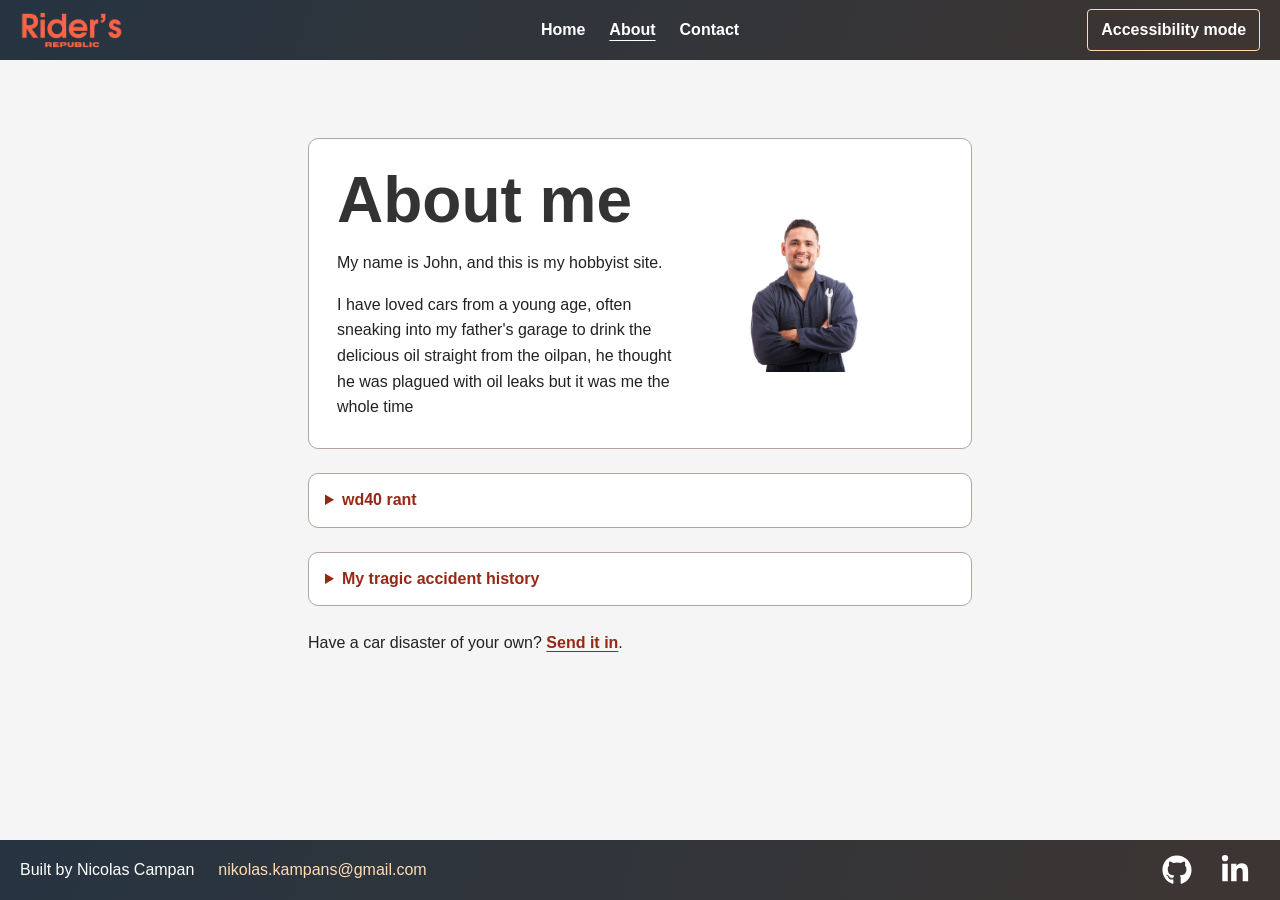
==== commit 5c5da6c7: "about page revamp, wd40 rant, and more" ====
--- a/about.html
+++ b/about.html
@@ -5,6 +5,7 @@
 	<head>
 		<link rel="stylesheet" href="assets/css/site.css">
 		<script src="assets/js/accessibility.js" defer></script>
+		<script src="assets/js/footer.js" defer></script>
 		<meta charset="UTF-8">
 		<meta name="viewport" content="width=device-width, initial-scale=1.0">
 		<title>About | Rider's Republic</title>
@@ -32,9 +33,22 @@
 				<img src="assets/images/mechanic.webp" width="600" height="400" alt="John working as a mechanic">
 			</section>
 
-			<details class="about-history">
+			<details class="about-disclosure">
+				<summary>wd40 rant</summary>
+				<div class="about-disclosure-content">
+					<p>I love WD40. I could literally down an entire can of WD40. Nothing can possibly compare to the smooth feel of WD40 rushing down your throat. I remember when I had enough money to quench my thrist for that sweet, sweet nectar. When I lost my job, I had to put my money towards other things, leaving me to be seperate from the gushing flow of WD40 constantly pouring into my mouth. I remember being on my last can, just hoping whatever God is out there could spare me yet another drop. The day I could no longer buy WD40 was the day I lost hope. For the 3 months I spent looking for a job, I also spent in a severe state of depression. This depression even led me to lose motivation to find a job. I wanted nothing but to down literally any WD40 i could find. And let me tell you, finding a new job and getting that first paycheck was a moment of pure joy.</p>
+					<p>My flame reignited as I went to purchase what would be the sweetest, most savory can of WD40 i had ever laid my lips upon. It was empty nearly minutes after I had opened it up to start I just couldn't wait for another. I lost all control and spent every last penny from that week of work on WD40. In fact, in the days ahead, I had spent every moment drinking what I could of the liquid. I had a routine, and even rationed my cans through the days so I couldn't run out. I pushed through tax evasion, nearly lost my job due to the consuption of oil on the job, and had to deal with house eviction. But I took my time and came out of the miserable spot I was once in. Now I am here, today, enjoying my life to the fullest. As long as i have a can of WD40 in reach, nothing is wrong.</p>
+					<figure class="wd40-photo">
+						<img src="assets/images/wd40.jpg" width="1884" height="2268" alt="A can of WD-40">
+						<figcaption><small>not sponsered by wd40</small></figcaption>
+						<!-- Photo by Eva K. (https://commons.wikimedia.org/wiki/File:WD-40.jpg), licensed under CC BY-SA 2.5 (https://creativecommons.org/licenses/by-sa/2.5/). -->
+					</figure>
+				</div>
+			</details>
+
+			<details class="about-disclosure">
 				<summary>My tragic accident history</summary>
-				<div class="about-history-content">
+				<div class="about-disclosure-content">
 					<ul>
 						<li>The original Mk4 Golf mystery</li>
 						<li>Hit by <strong>a bus</strong></li>
@@ -54,6 +68,8 @@
 				<p>Built by Nicolas Campan</p>
 				<p><a href="mailto:nikolas.kampans@gmail.com">nikolas.kampans@gmail.com</a></p>
 			</div>
+
+			<a class="footer-commit" hidden></a>
 
 			<div class="cardlink">
 				<a class="social-link1"
--- a/assets/css/site.css
+++ b/assets/css/site.css
@@ -156,13 +156,32 @@
 footer {
 	color: #fff;
 	text-align: left;
-	justify-content: space-between;
+	display: grid;
+	grid-template-columns: minmax(0, 1fr) minmax(0, 24%) minmax(0, 1fr);
+	column-gap: 1rem;
+}
+
+.footer-commit {
+	grid-column: 2;
+	margin: 0;
+	color: #a7a09c;
+	font-size: 0.8125em;
+	text-align: center;
+	text-decoration: none;
+	overflow-wrap: anywhere;
+}
+
+.footer-commit:is(:hover, :focus-visible) {
+	text-decoration: underline;
+	text-underline-offset: 0.2em;
 }
 
 .footer-content {
 	display: flex;
+	flex-wrap: wrap;
 	align-items: center;
-	gap: 24px;
+	gap: 0.25rem 24px;
+	overflow-wrap: anywhere;
 }
 
 .footer-content p {
@@ -292,6 +311,8 @@
 /* From Uiverse.io by ahmed150up2 */
 .cardlink {
 	display: flex;
+	grid-column: 3;
+	justify-self: end;
 	gap: 8px;
 }
 
@@ -304,7 +325,6 @@
 	height: 50px;
 	color: whitesmoke;
 	text-decoration: none;
-	transition: 0.25s;
 	border-radius: 50%;
 }
 
@@ -320,6 +340,16 @@
 
 .cardlink .social-link2:hover {
 	background-color: #0a66c2;
+}
+
+@media (hover: hover) and (prefers-reduced-motion: no-preference) {
+	:root:not(.accessibility-mode) footer :is(.footer-content p, .footer-commit, .cardlink a) {
+		transition: transform 160ms ease, background-color 160ms ease;
+	}
+
+	:root:not(.accessibility-mode) footer :is(.footer-content p, .footer-commit, .cardlink a):hover {
+		transform: scale(1.05);
+	}
 }
 
 @media (max-width: 767px) {
@@ -367,8 +397,13 @@
 	}
 
 	footer {
+		display: flex;
 		padding: 16px 12px;
 		overflow-wrap: anywhere;
+	}
+
+	.footer-commit {
+		align-self: center;
 	}
 }
 
@@ -670,7 +705,7 @@
 }
 
 .about-bio,
-.about-history {
+.about-disclosure {
 	border: 1px solid #b8a49e;
 	border-radius: 10px;
 	background: #fff;
@@ -700,13 +735,13 @@
 	}
 }
 
-.about-history {
+.about-disclosure {
 	width: auto;
 	margin-block: 1.5rem;
 	padding: 0;
 }
 
-.about-history summary {
+.about-disclosure summary {
 	padding: 0.85rem 1rem;
 	color: #962817;
 	border-radius: inherit;
@@ -714,29 +749,29 @@
 	cursor: pointer;
 }
 
-.about-history summary:hover {
-	background: #fce8e3;
-}
-
-.about-history-content {
+.about-disclosure-content {
 	padding: 0 1rem 1rem;
 }
 
-.about-history ul {
+.about-disclosure ul {
 	margin: 0 0 1rem;
 	padding-inline-start: 1.5rem;
 }
 
-.about-history figure {
-	margin: 0;
-}
-
-.about-history img {
+.about-disclosure figure {
+	margin: 0;
+}
+
+.about-disclosure img {
 	margin: 0 0 0.5rem;
 	border-radius: 0.5rem;
 }
 
-@keyframes about-history-reveal {
+.wd40-photo img {
+	width: min(100%, 14rem);
+}
+
+@keyframes about-disclosure-reveal {
 	from {
 		opacity: 0;
 		transform: translateY(-0.25rem);
@@ -744,8 +779,8 @@
 }
 
 @media (prefers-reduced-motion: no-preference) {
-	:root:not(.accessibility-mode) .about-history[open] .about-history-content {
-		animation: about-history-reveal 180ms ease-out;
+	:root:not(.accessibility-mode) .about-disclosure[open] .about-disclosure-content {
+		animation: about-disclosure-reveal 180ms ease-out;
 	}
 }
 
@@ -754,11 +789,11 @@
 }
 
 @media (hover: hover) and (prefers-reduced-motion: no-preference) {
-	:is(.card, .contact-form, .contact-intro, .article-photo, .about-bio, .about-history, main :is(h1, h2, p, details):not(.hero *, .latest > h2, .contact-intro *, .card *, details *, .about-main *)) {
+	:is(.card, .contact-form, .contact-intro, .article-photo, .about-bio, .about-disclosure, main :is(h1, h2, p, details):not(.hero *, .latest > h2, .contact-intro *, .card *, details *, .about-main *)) {
 		transition: transform 160ms ease;
 	}
 
-	:is(.card, .contact-form, .contact-intro, .article-photo, .about-bio, .about-history, main :is(h1, h2, p, details):not(.hero *, .latest > h2, .contact-intro *, .card *, details *, .about-main *)):hover {
+	:is(.card, .contact-form, .contact-intro, .article-photo, .about-bio, .about-disclosure, main :is(h1, h2, p, details):not(.hero *, .latest > h2, .contact-intro *, .card *, details *, .about-main *)):hover {
 		transform: translateY(-1px) scale(1.008);
 	}
 }
